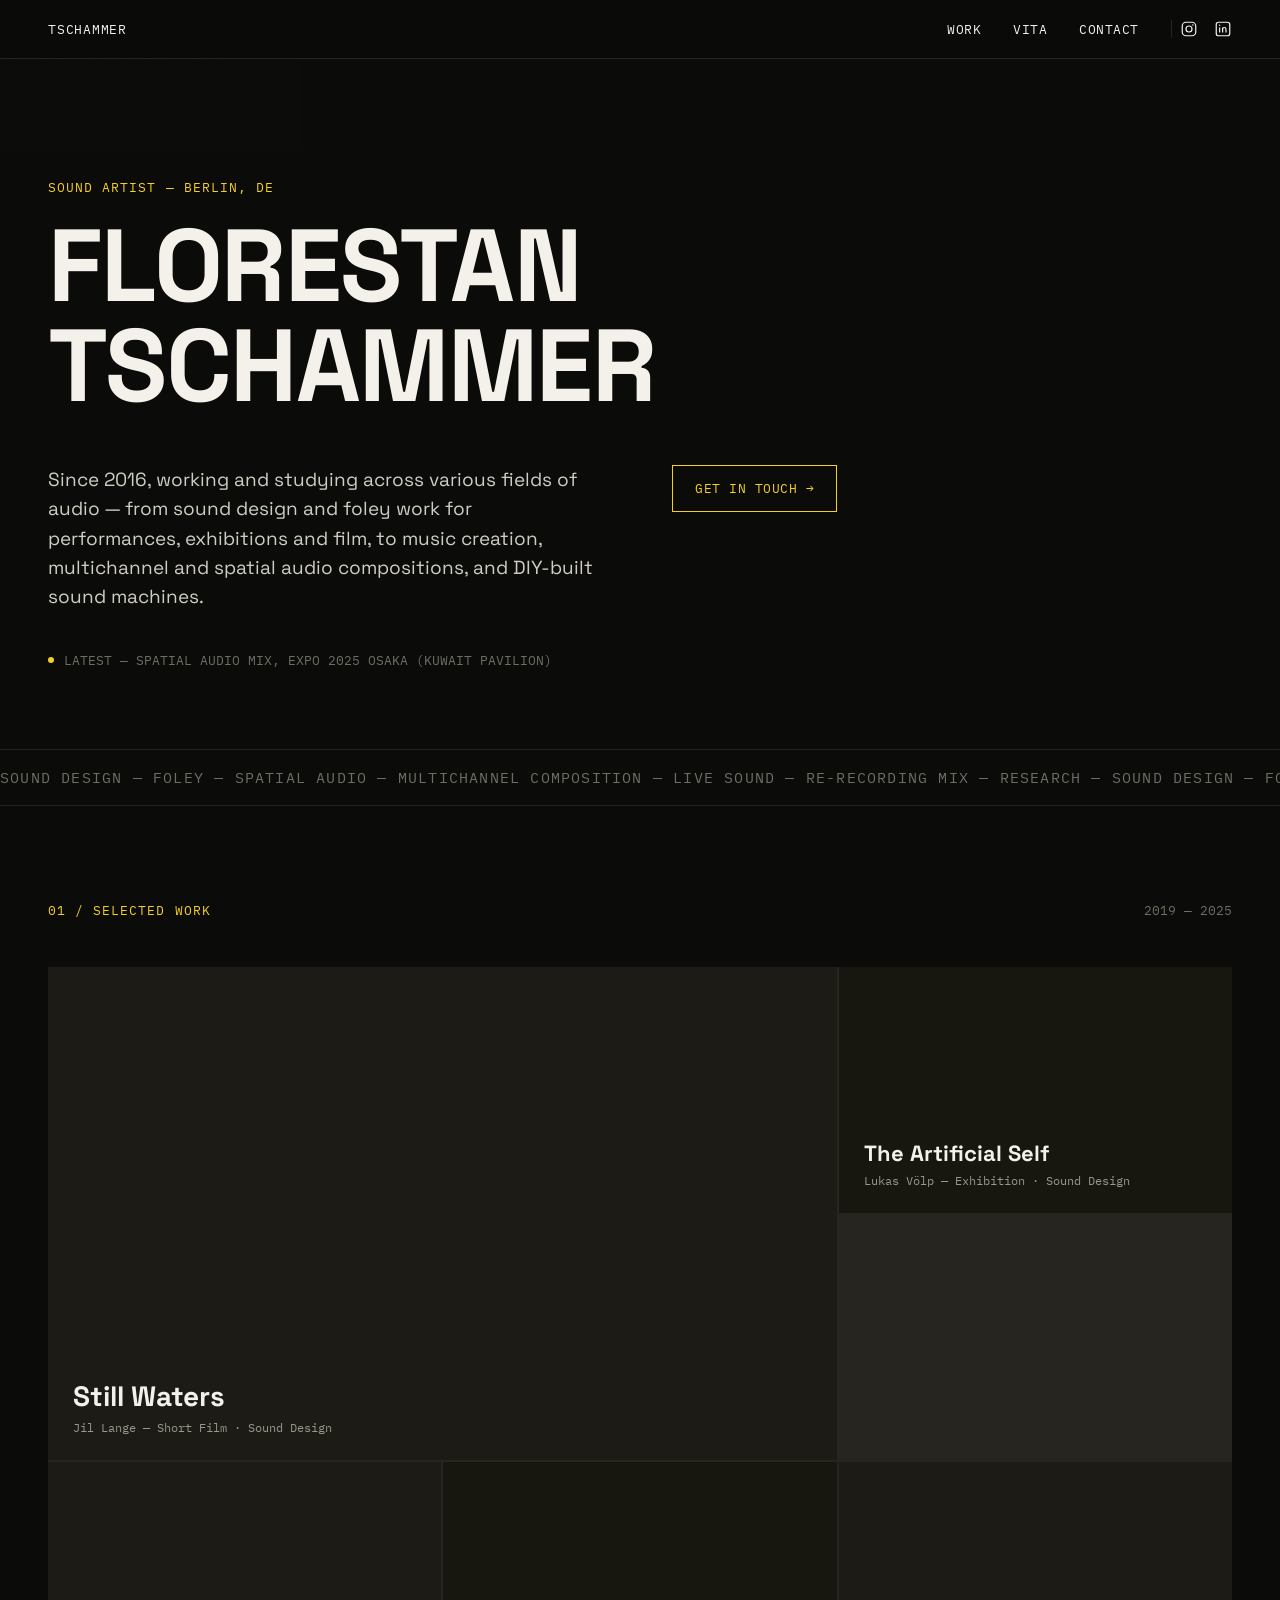
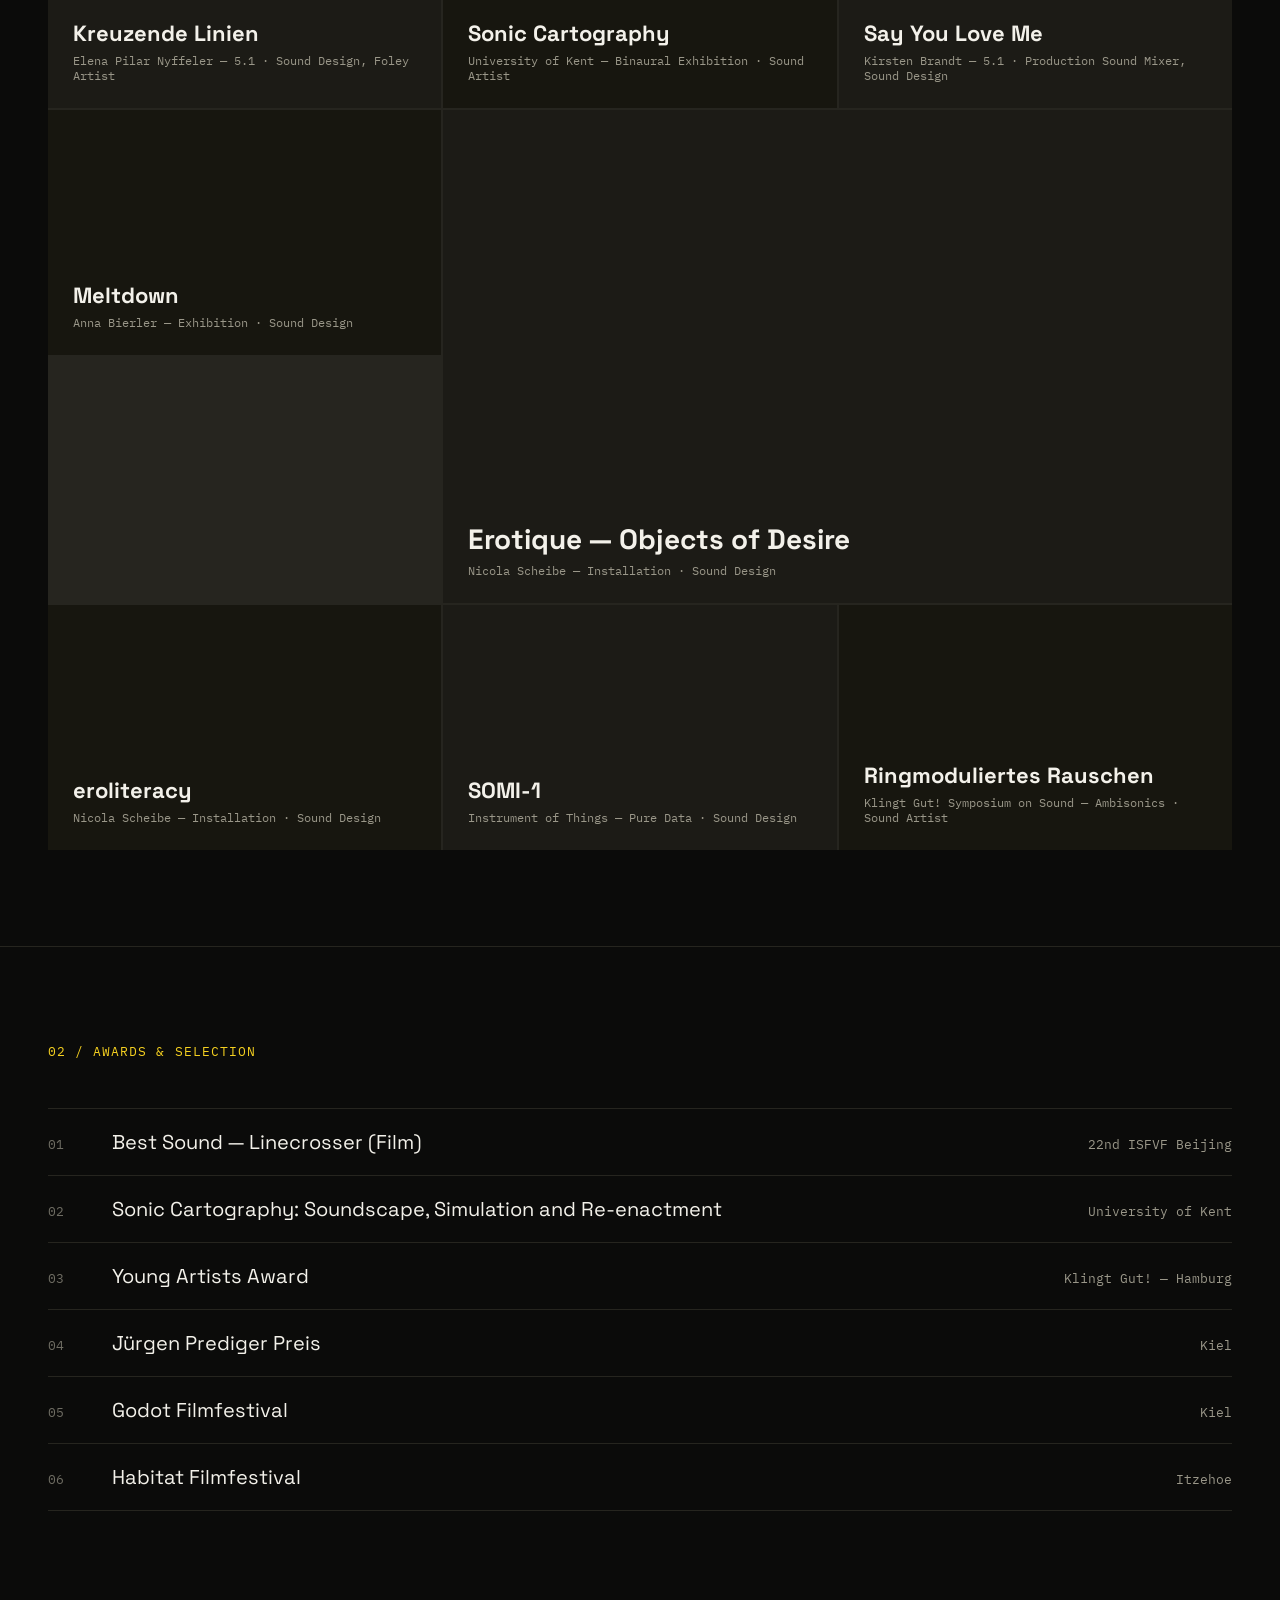
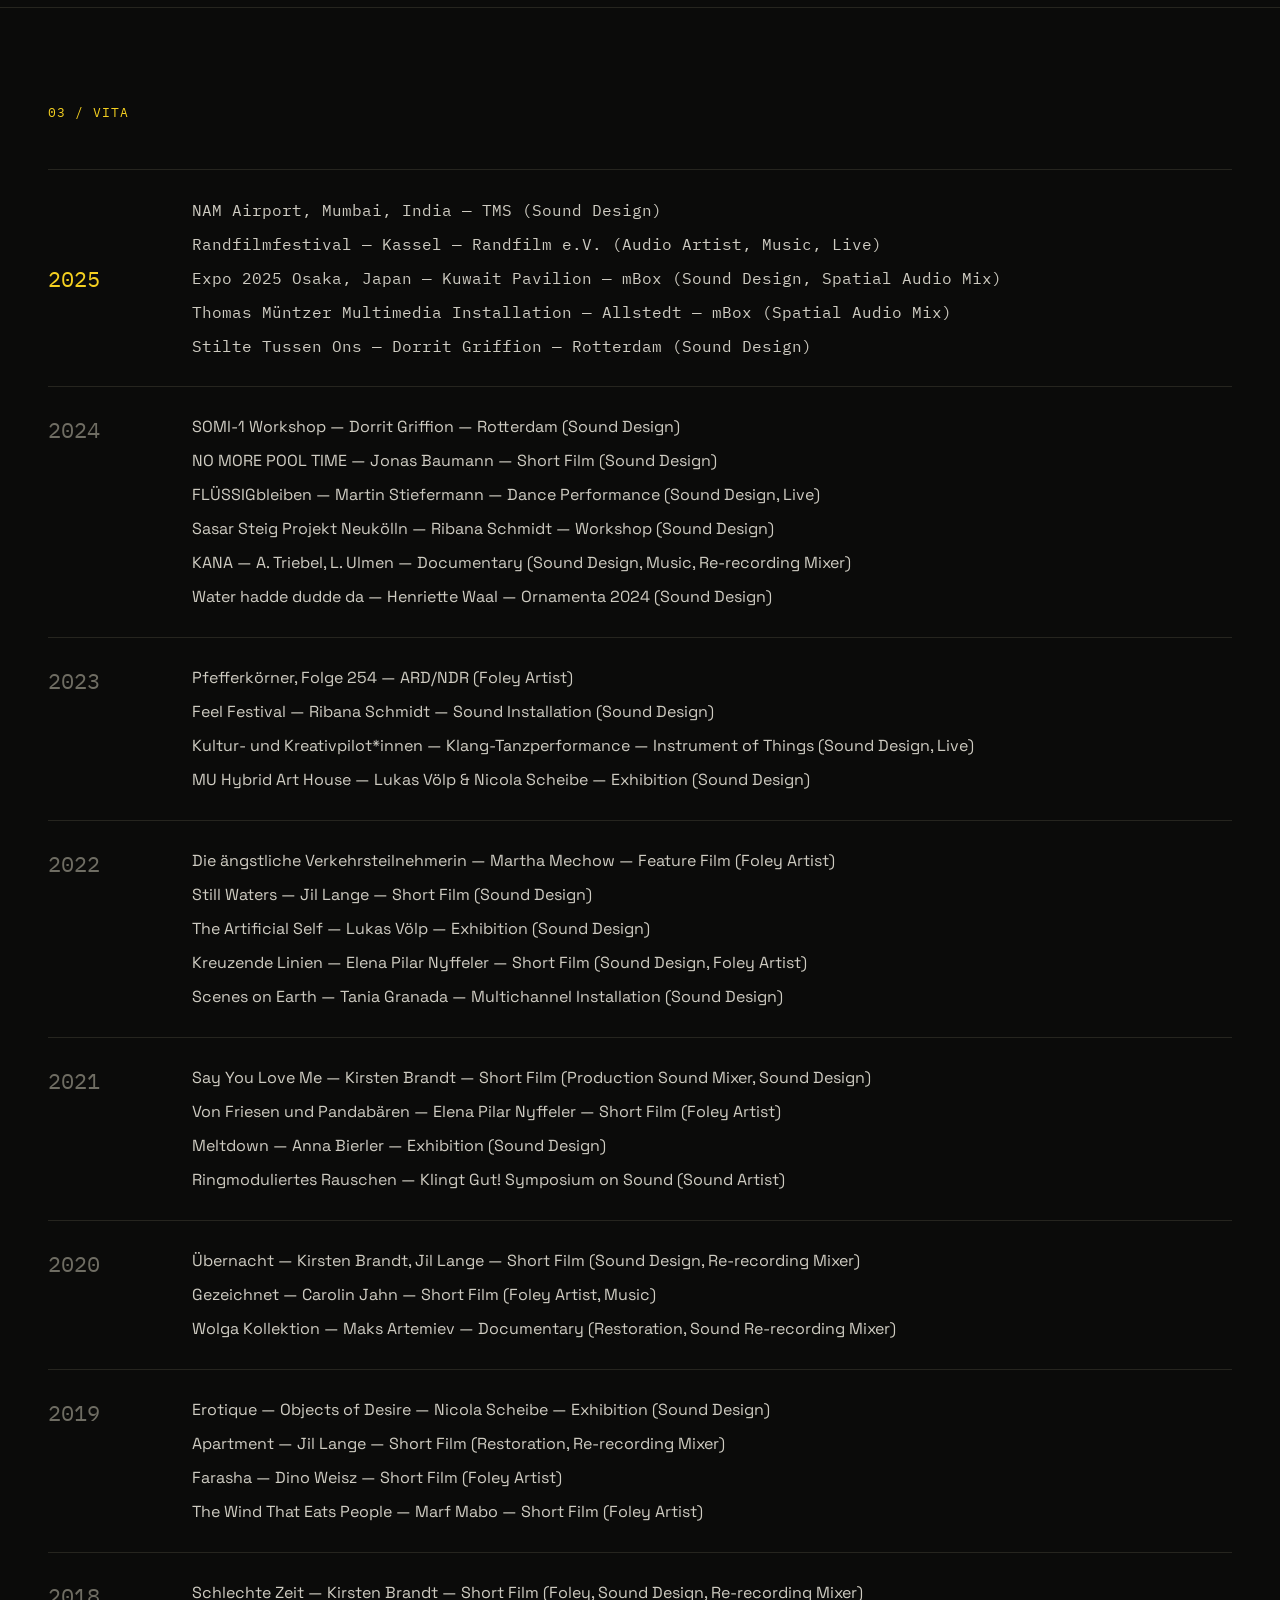
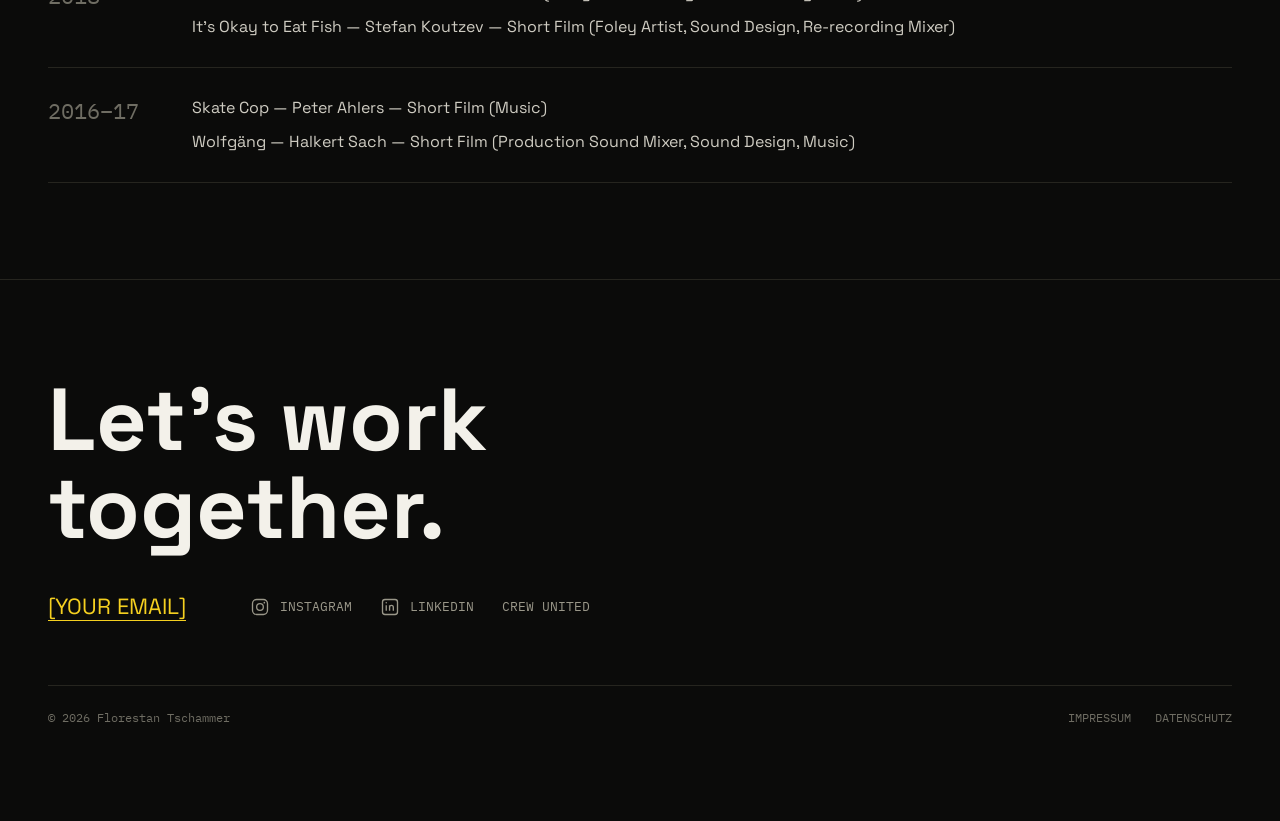
==== index.html @ e0db841e "Add files via upload" ====
<!doctype html>
<html lang="en">
<head>
<meta charset="utf-8">
<meta name="viewport" content="width=device-width, initial-scale=1">
<title>Florestan Tschammer — Sound Artist, Berlin</title>
<meta name="description" content="Florestan Tschammer is a sound artist based in Berlin working across sound design, foley, spatial audio and live performance.">
<link rel="preconnect" href="https://fonts.googleapis.com">
<link href="https://fonts.googleapis.com/css2?family=Space+Grotesk:wght@400;500;700&family=IBM+Plex+Mono:wght@400;500&display=swap" rel="stylesheet">
<link rel="stylesheet" href="style.css">
</head>
<body>

<svg class="grain" xmlns="http://www.w3.org/2000/svg">
  <filter id="n"><feTurbulence type="fractalNoise" baseFrequency="0.9" numOctaves="2" stitchTiles="stitch"/></filter>
  <rect width="100%" height="100%" filter="url(#n)"/>
</svg>

<nav class="nav">
  <div class="nav-name">TSCHAMMER</div>
  <div class="nav-links">
    <a href="#work">WORK</a>
    <a href="#vita">VITA</a>
    <a href="#contact">CONTACT</a>
    <div class="nav-socials">
      <a href="https://www.instagram.com/flor.est.an/" aria-label="Instagram" target="_blank" rel="noopener">
        <svg width="18" height="18" viewBox="0 0 24 24" fill="none" stroke="currentColor" stroke-width="1.6"><rect x="3" y="3" width="18" height="18" rx="5"/><circle cx="12" cy="12" r="4"/><circle cx="17.2" cy="6.8" r="1" fill="currentColor" stroke="none"/></svg>
      </a>
      <a href="https://www.linkedin.com/in/vtschammer/" aria-label="LinkedIn" target="_blank" rel="noopener">
        <svg width="18" height="18" viewBox="0 0 24 24" fill="none" stroke="currentColor" stroke-width="1.6"><rect x="3" y="3" width="18" height="18" rx="3"/><line x1="7.5" y1="10" x2="7.5" y2="16.5"/><circle cx="7.5" cy="7" r="0.9" fill="currentColor" stroke="none"/><path d="M11.5 16.5V10M11.5 12.5c0-1.4 1-2.5 2.3-2.5s2.2 1 2.2 2.5v4"/></svg>
      </a>
    </div>
  </div>
</nav>

<header class="hero">
  <div class="eyebrow">SOUND ARTIST — BERLIN, DE</div>
  <h1>FLORESTAN<br>TSCHAMMER</h1>
  <div class="hero-row">
    <p>Since 2016, working and studying across various fields of audio — from sound design and foley work for performances, exhibitions and film, to music creation, multichannel and spatial audio compositions, and DIY-built sound machines.</p>
    <a href="#contact" class="btn">GET IN TOUCH →</a>
  </div>
  <div class="latest">
    <span class="dot"></span>
    LATEST — SPATIAL AUDIO MIX, EXPO 2025 OSAKA (KUWAIT PAVILION)
  </div>
</header>

<div class="marquee-wrap">
  <div class="marquee">
    <span>SOUND DESIGN — FOLEY — SPATIAL AUDIO — MULTICHANNEL COMPOSITION — LIVE SOUND — RE-RECORDING MIX — RESEARCH — SOUND DESIGN — FOLEY — SPATIAL AUDIO — MULTICHANNEL COMPOSITION — LIVE SOUND — RE-RECORDING MIX — RESEARCH —</span>
    <span>SOUND DESIGN — FOLEY — SPATIAL AUDIO — MULTICHANNEL COMPOSITION — LIVE SOUND — RE-RECORDING MIX — RESEARCH — SOUND DESIGN — FOLEY — SPATIAL AUDIO — MULTICHANNEL COMPOSITION — LIVE SOUND — RE-RECORDING MIX — RESEARCH —</span>
  </div>
</div>

<section id="work">
  <div class="section-head">
    <div class="eyebrow">01 / SELECTED WORK</div>
    <div class="mono" style="font-size:13px; color: var(--dim);">2019 — 2025</div>
  </div>
  <div class="work-grid">

    <a class="work-tile wide" href="https://doclisboa.org/2024/en/filmes/still-waters/" target="_blank" rel="noopener">
      <img src="images/still-waters.jpg" alt="Still Waters — Jil Lange">
      <div class="wt-title">Still Waters</div>
      <div class="wt-sub">Jil Lange — Short Film · Sound Design</div>
    </a>

    <a class="work-tile alt" href="https://lukasvoelp.myportfolio.com/the-artificial-self" target="_blank" rel="noopener">
      <img src="images/the-artificial-self.jpg" alt="The Artificial Self — Lukas Völp">
      <div class="wt-title">The Artificial Self</div>
      <div class="wt-sub">Lukas Völp — Exhibition · Sound Design</div>
    </a>

    <a class="work-tile" href="https://www.crew-united.com/de/Kreuzende-Linien__305186.html" target="_blank" rel="noopener">
      <img src="images/kreuzende-linien.jpg" alt="Kreuzende Linien — Elena Pilar Nyffeler">
      <div class="wt-title">Kreuzende Linien</div>
      <div class="wt-sub">Elena Pilar Nyffeler — 5.1 · Sound Design, Foley Artist</div>
    </a>

    <a class="work-tile alt" href="https://research.kent.ac.uk/sonic-palimpsest/sc2022/" target="_blank" rel="noopener">
      <img src="images/sonic-cartography.jpg" alt="Sonic Cartography — University of Kent">
      <div class="wt-title">Sonic Cartography</div>
      <div class="wt-sub">University of Kent — Binaural Exhibition · Sound Artist</div>
    </a>

    <a class="work-tile" href="https://www.imdb.com/de/title/tt15294232/" target="_blank" rel="noopener">
      <img src="images/say-you-love-me.jpg" alt="Say You Love Me — Kirsten Brandt">
      <div class="wt-title">Say You Love Me</div>
      <div class="wt-sub">Kirsten Brandt — 5.1 · Production Sound Mixer, Sound Design</div>
    </a>

    <a class="work-tile alt" href="https://annabierler.com/" target="_blank" rel="noopener">
      <img src="images/meltdown.jpg" alt="Meltdown — Anna Bierler">
      <div class="wt-title">Meltdown</div>
      <div class="wt-sub">Anna Bierler — Exhibition · Sound Design</div>
    </a>

    <a class="work-tile wide" href="https://www.pengland.de/event/erotique-objects-of-desire/" target="_blank" rel="noopener">
      <img src="images/erotique.jpg" alt="Erotique — Objects of Desire — Nicola Scheibe">
      <div class="wt-title">Erotique — Objects of Desire</div>
      <div class="wt-sub">Nicola Scheibe — Installation · Sound Design</div>
    </a>

    <a class="work-tile alt" href="https://nikadelaloncha.myportfolio.com/eroliteracy" target="_blank" rel="noopener">
      <img src="images/eroliteracy.jpg" alt="eroliteracy — Nicola Scheibe">
      <div class="wt-title">eroliteracy</div>
      <div class="wt-sub">Nicola Scheibe — Installation · Sound Design</div>
    </a>

    <a class="work-tile" href="https://instrumentsofthings.com/" target="_blank" rel="noopener">
      <img src="images/somi-1.jpg" alt="SOMI-1 — Instrument of Things">
      <div class="wt-title">SOMI-1</div>
      <div class="wt-sub">Instrument of Things — Pure Data · Sound Design</div>
    </a>

    <a class="work-tile alt" href="https://youtu.be/LW5h3E0RjPw" target="_blank" rel="noopener">
      <img src="images/ringmoduliertes-rauschen.jpg" alt="Ringmoduliertes Rauschen — Klingt Gut!">
      <div class="wt-title">Ringmoduliertes Rauschen</div>
      <div class="wt-sub">Klingt Gut! Symposium on Sound — Ambisonics · Sound Artist</div>
    </a>

  </div>
</section>

<section>
  <div class="eyebrow" style="margin-bottom:48px;">02 / AWARDS &amp; SELECTION</div>
  <div>
    <div class="list-row">
      <div class="list-idx">01</div>
      <div class="list-title">Best Sound — Linecrosser (Film)</div>
      <div class="list-meta">22nd ISFVF Beijing</div>
    </div>
    <div class="list-row">
      <div class="list-idx">02</div>
      <div class="list-title">Sonic Cartography: Soundscape, Simulation and Re-enactment</div>
      <div class="list-meta">University of Kent</div>
    </div>
    <div class="list-row">
      <div class="list-idx">03</div>
      <div class="list-title">Young Artists Award</div>
      <div class="list-meta">Klingt Gut! — Hamburg</div>
    </div>
    <div class="list-row">
      <div class="list-idx">04</div>
      <div class="list-title">Jürgen Prediger Preis</div>
      <div class="list-meta">Kiel</div>
    </div>
    <div class="list-row">
      <div class="list-idx">05</div>
      <div class="list-title">Godot Filmfestival</div>
      <div class="list-meta">Kiel</div>
    </div>
    <div class="list-row">
      <div class="list-idx">06</div>
      <div class="list-title">Habitat Filmfestival</div>
      <div class="list-meta">Itzehoe</div>
    </div>
  </div>
</section>

<section id="vita">
  <div class="eyebrow" style="margin-bottom:48px;">03 / VITA</div>
  <div>

    <div class="vita-row latest">
      <div class="vita-year">2025</div>
      <div class="vita-entries">
        <div>NAM Airport, Mumbai, India — TMS (Sound Design)</div>
        <div>Randfilmfestival — Kassel — Randfilm e.V. (Audio Artist, Music, Live)</div>
        <div>Expo 2025 Osaka, Japan — Kuwait Pavilion — mBox (Sound Design, Spatial Audio Mix)</div>
        <div>Thomas Müntzer Multimedia Installation — Allstedt — mBox (Spatial Audio Mix)</div>
        <div>Stilte Tussen Ons — Dorrit Griffion — Rotterdam (Sound Design)</div>
      </div>
    </div>

    <div class="vita-row">
      <div class="vita-year">2024</div>
      <div class="vita-entries">
        <div>SOMI-1 Workshop — Dorrit Griffion — Rotterdam (Sound Design)</div>
        <div>NO MORE POOL TIME — Jonas Baumann — Short Film (Sound Design)</div>
        <div>FLÜSSIGbleiben — Martin Stiefermann — Dance Performance (Sound Design, Live)</div>
        <div>Sasar Steig Projekt Neukölln — Ribana Schmidt — Workshop (Sound Design)</div>
        <div>KANA — A. Triebel, L. Ulmen — Documentary (Sound Design, Music, Re-recording Mixer)</div>
        <div>Water hadde dudde da — Henriette Waal — Ornamenta 2024 (Sound Design)</div>
      </div>
    </div>

    <div class="vita-row">
      <div class="vita-year">2023</div>
      <div class="vita-entries">
        <div>Pfefferkörner, Folge 254 — ARD/NDR (Foley Artist)</div>
        <div>Feel Festival — Ribana Schmidt — Sound Installation (Sound Design)</div>
        <div>Kultur- und Kreativpilot*innen — Klang-Tanzperformance — Instrument of Things (Sound Design, Live)</div>
        <div>MU Hybrid Art House — Lukas Völp &amp; Nicola Scheibe — Exhibition (Sound Design)</div>
      </div>
    </div>

    <div class="vita-row">
      <div class="vita-year">2022</div>
      <div class="vita-entries">
        <div>Die ängstliche Verkehrsteilnehmerin — Martha Mechow — Feature Film (Foley Artist)</div>
        <div>Still Waters — Jil Lange — Short Film (Sound Design)</div>
        <div>The Artificial Self — Lukas Völp — Exhibition (Sound Design)</div>
        <div>Kreuzende Linien — Elena Pilar Nyffeler — Short Film (Sound Design, Foley Artist)</div>
        <div>Scenes on Earth — Tania Granada — Multichannel Installation (Sound Design)</div>
      </div>
    </div>

    <div class="vita-row">
      <div class="vita-year">2021</div>
      <div class="vita-entries">
        <div>Say You Love Me — Kirsten Brandt — Short Film (Production Sound Mixer, Sound Design)</div>
        <div>Von Friesen und Pandabären — Elena Pilar Nyffeler — Short Film (Foley Artist)</div>
        <div>Meltdown — Anna Bierler — Exhibition (Sound Design)</div>
        <div>Ringmoduliertes Rauschen — Klingt Gut! Symposium on Sound (Sound Artist)</div>
      </div>
    </div>

    <div class="vita-row">
      <div class="vita-year">2020</div>
      <div class="vita-entries">
        <div>Übernacht — Kirsten Brandt, Jil Lange — Short Film (Sound Design, Re-recording Mixer)</div>
        <div>Gezeichnet — Carolin Jahn — Short Film (Foley Artist, Music)</div>
        <div>Wolga Kollektion — Maks Artemiev — Documentary (Restoration, Sound Re-recording Mixer)</div>
      </div>
    </div>

    <div class="vita-row">
      <div class="vita-year">2019</div>
      <div class="vita-entries">
        <div>Erotique — Objects of Desire — Nicola Scheibe — Exhibition (Sound Design)</div>
        <div>Apartment — Jil Lange — Short Film (Restoration, Re-recording Mixer)</div>
        <div>Farasha — Dino Weisz — Short Film (Foley Artist)</div>
        <div>The Wind That Eats People — Marf Mabo — Short Film (Foley Artist)</div>
      </div>
    </div>

    <div class="vita-row">
      <div class="vita-year">2018</div>
      <div class="vita-entries">
        <div>Schlechte Zeit — Kirsten Brandt — Short Film (Foley, Sound Design, Re-recording Mixer)</div>
        <div>It's Okay to Eat Fish — Stefan Koutzev — Short Film (Foley Artist, Sound Design, Re-recording Mixer)</div>
      </div>
    </div>

    <div class="vita-row">
      <div class="vita-year">2016–17</div>
      <div class="vita-entries">
        <div>Skate Cop — Peter Ahlers — Short Film (Music)</div>
        <div>Wolfgäng — Halkert Sach — Short Film (Production Sound Mixer, Sound Design, Music)</div>
      </div>
    </div>

  </div>
</section>

<section id="contact" class="contact" style="border-bottom: none;">
  <h2>Let's work<br>together.</h2>
  <div class="contact-row">
    <a href="mailto:[YOUR EMAIL]" class="contact-email">[YOUR EMAIL]</a>
    <div class="socials">
      <a href="https://www.instagram.com/flor.est.an/" target="_blank" rel="noopener">
        <svg width="20" height="20" viewBox="0 0 24 24" fill="none" stroke="currentColor" stroke-width="1.6"><rect x="3" y="3" width="18" height="18" rx="5"/><circle cx="12" cy="12" r="4"/><circle cx="17.2" cy="6.8" r="1" fill="currentColor" stroke="none"/></svg>
        INSTAGRAM
      </a>
      <a href="https://www.linkedin.com/in/vtschammer/" target="_blank" rel="noopener">
        <svg width="20" height="20" viewBox="0 0 24 24" fill="none" stroke="currentColor" stroke-width="1.6"><rect x="3" y="3" width="18" height="18" rx="3"/><line x1="7.5" y1="10" x2="7.5" y2="16.5"/><circle cx="7.5" cy="7" r="0.9" fill="currentColor" stroke="none"/><path d="M11.5 16.5V10M11.5 12.5c0-1.4 1-2.5 2.3-2.5s2.2 1 2.2 2.5v4"/></svg>
        LINKEDIN
      </a>
      <a href="https://www.crew-united.com/en/Florestan-von-Tschammer_557426.html" target="_blank" rel="noopener">CREW UNITED</a>
    </div>
  </div>
  <div class="footer-bar">
    <div>© 2026 Florestan Tschammer</div>
    <div class="footer-links">
      <a href="impressum.html">IMPRESSUM</a>
      <a href="datenschutz.html">DATENSCHUTZ</a>
    </div>
  </div>
</section>

</body>
</html>
---- style.css ----
:root {
  --bg: #0b0b0a;
  --bg-alt: #17160f;
  --bg-alt2: #1c1b16;
  --fg: #f3f1ea;
  --muted: #cfccc2;
  --faint: #9a9789;
  --dim: #6f6d63;
  --border: #26251f;
  --accent: #f5d020;
}

* { box-sizing: border-box; }

html { scroll-behavior: smooth; }

body {
  margin: 0;
  background: var(--bg);
  color: var(--fg);
  font-family: 'Space Grotesk', system-ui, sans-serif;
  overflow-x: hidden;
}

a { color: inherit; text-decoration: none; }

.mono {
  font-family: 'IBM Plex Mono', monospace;
}

/* grain overlay */
.grain {
  position: fixed;
  inset: 0;
  z-index: 4;
  pointer-events: none;
  opacity: 0.05;
  mix-blend-mode: overlay;
}

/* nav */
.nav {
  position: sticky;
  top: 0;
  z-index: 10;
  display: flex;
  align-items: center;
  justify-content: space-between;
  padding: 20px 48px;
  background: rgba(11, 11, 10, 0.88);
  backdrop-filter: blur(6px);
  border-bottom: 1px solid var(--border);
}
.nav-name {
  font-family: 'IBM Plex Mono', monospace;
  font-size: 13px;
  letter-spacing: 0.06em;
}
.nav-links {
  display: flex;
  align-items: center;
  gap: 32px;
  font-family: 'IBM Plex Mono', monospace;
  font-size: 13px;
  letter-spacing: 0.04em;
}
.nav-links a:hover { color: var(--accent); }
.nav-socials {
  display: flex;
  gap: 16px;
  padding-left: 8px;
  border-left: 1px solid var(--border);
}
.nav-socials svg { display: block; }

/* hero */
.hero {
  padding: 120px 48px 80px;
  border-bottom: 1px solid var(--border);
}
.eyebrow {
  font-family: 'IBM Plex Mono', monospace;
  font-size: 13px;
  letter-spacing: 0.08em;
  color: var(--accent);
}
.hero h1 {
  margin: 20px 0 0;
  font-weight: 700;
  line-height: 0.98;
  font-size: clamp(44px, 8vw, 132px);
  letter-spacing: -0.015em;
}
.hero-row {
  display: flex;
  gap: 64px;
  margin-top: 48px;
  flex-wrap: wrap;
  align-items: flex-start;
}
.hero-row p {
  max-width: 560px;
  font-size: 19px;
  line-height: 1.55;
  color: var(--muted);
  margin: 0;
}
.btn {
  font-family: 'IBM Plex Mono', monospace;
  font-size: 13px;
  letter-spacing: 0.04em;
  padding: 14px 22px;
  border: 1px solid var(--accent);
  color: var(--accent);
  white-space: nowrap;
  display: inline-block;
}
.btn:hover { background: var(--accent); color: var(--bg); }
.latest {
  margin-top: 40px;
  font-family: 'IBM Plex Mono', monospace;
  font-size: 13px;
  color: var(--dim);
  display: flex;
  align-items: center;
  gap: 10px;
}
.latest .dot {
  width: 6px; height: 6px; border-radius: 50%;
  background: var(--accent);
  display: inline-block;
}

/* marquee */
.marquee-wrap {
  border-bottom: 1px solid var(--border);
  padding: 18px 0;
  overflow: hidden;
}
.marquee {
  display: flex;
  animation: marq 26s linear infinite;
  font-family: 'IBM Plex Mono', monospace;
  font-size: 15px;
  letter-spacing: 0.08em;
  color: var(--dim);
  white-space: nowrap;
}
.marquee span { padding-right: 40px; }
@keyframes marq {
  from { transform: translateX(0); }
  to { transform: translateX(-50%); }
}

/* section shell */
section {
  padding: 96px 48px;
  border-bottom: 1px solid var(--border);
}
.section-head {
  display: flex;
  justify-content: space-between;
  align-items: baseline;
  margin-bottom: 48px;
  flex-wrap: wrap;
  gap: 12px;
}

/* work grid */
.work-grid {
  display: grid;
  grid-template-columns: repeat(3, minmax(0, 1fr));
  gap: 2px;
  background: var(--border);
}
.work-tile {
  position: relative;
  aspect-ratio: 16/10;
  background: var(--bg-alt2);
  display: flex;
  flex-direction: column;
  justify-content: flex-end;
  padding: 24px;
  overflow: hidden;
  transition: border-color 0.2s ease;
  border: 1px solid transparent;
}
.work-tile img {
  position: absolute;
  inset: 0;
  width: 100%;
  height: 100%;
  object-fit: cover;
  opacity: 0;
  transition: opacity 0.35s ease, transform 0.6s ease;
  transform: scale(1.03);
}
.work-tile:hover img { opacity: 1; transform: scale(1); }
.work-tile::after {
  content: "";
  position: absolute;
  inset: 0;
  background: linear-gradient(to top, rgba(11,11,10,0.88) 0%, rgba(11,11,10,0.15) 55%, transparent 100%);
  opacity: 0;
  transition: opacity 0.35s ease;
}
.work-tile:hover::after { opacity: 1; }
.work-tile .wt-title, .work-tile .wt-sub { position: relative; z-index: 1; }
.work-tile.wide { grid-column: span 2; }
.work-tile.alt { background: var(--bg-alt); }
.work-tile:hover { border-color: var(--accent); }
.wt-title { font-size: 22px; font-weight: 700; }
.work-tile.wide .wt-title { font-size: 28px; }
.wt-sub {
  font-family: 'IBM Plex Mono', monospace;
  font-size: 12px;
  color: var(--faint);
  margin-top: 6px;
}
@media (max-width: 720px) {
  .work-grid { grid-template-columns: 1fr; }
  .work-tile.wide { grid-column: span 1; }
}

/* awards list */
.list-row {
  display: flex;
  gap: 32px;
  padding: 20px 0;
  border-top: 1px solid var(--border);
  align-items: baseline;
  flex-wrap: wrap;
}
.list-row:last-child { border-bottom: 1px solid var(--border); }
.list-idx {
  font-family: 'IBM Plex Mono', monospace;
  font-size: 13px;
  color: var(--dim);
  width: 32px;
}
.list-title { font-size: 20px; flex-grow: 1; }
.list-meta {
  font-family: 'IBM Plex Mono', monospace;
  font-size: 13px;
  color: var(--faint);
}

/* vita */
.vita-row {
  display: grid;
  grid-template-columns: 120px 1fr;
  gap: 24px;
  padding: 28px 0;
  border-top: 1px solid var(--border);
}
.vita-row:last-child { border-bottom: 1px solid var(--border); }
.vita-year {
  font-family: 'IBM Plex Mono', monospace;
  font-size: 22px;
  color: var(--dim);
}
.vita-row.latest .vita-year { color: var(--accent); }
.vita-entries {
  display: flex;
  flex-direction: column;
  gap: 10px;
  font-size: 16px;
  color: var(--muted);
  line-height: 1.5;
}
@media (max-width: 640px) {
  .vita-row { grid-template-columns: 1fr; gap: 8px; }
}

/* contact / footer */
.contact h2 {
  margin: 0 0 40px;
  font-weight: 700;
  font-size: clamp(40px, 7vw, 88px);
  line-height: 1;
}
.contact-row {
  display: flex;
  gap: 64px;
  flex-wrap: wrap;
  margin-bottom: 64px;
  align-items: center;
}
.contact-email {
  font-size: 22px;
  border-bottom: 1px solid var(--accent);
  color: var(--accent);
}
.socials {
  display: flex;
  gap: 28px;
  font-family: 'IBM Plex Mono', monospace;
  font-size: 13px;
  color: var(--faint);
}
.socials a { display: flex; align-items: center; gap: 10px; }
.socials a:hover { color: var(--fg); }
.footer-bar {
  display: flex;
  justify-content: space-between;
  padding-top: 24px;
  border-top: 1px solid var(--border);
  font-family: 'IBM Plex Mono', monospace;
  font-size: 12px;
  color: var(--dim);
  flex-wrap: wrap;
  gap: 12px;
}
.footer-bar a:hover { color: var(--fg); }
.footer-links { display: flex; gap: 24px; }

/* legal pages */
.legal {
  padding: 120px 48px 96px;
  max-width: 720px;
}
.legal h1 {
  font-size: clamp(32px, 5vw, 56px);
  margin: 0 0 40px;
}
.legal h2 {
  font-size: 20px;
  margin: 40px 0 12px;
  color: var(--accent);
}
.legal p, .legal li {
  font-size: 16px;
  line-height: 1.6;
  color: var(--muted);
}
.legal .placeholder {
  color: var(--dim);
  font-family: 'IBM Plex Mono', monospace;
}
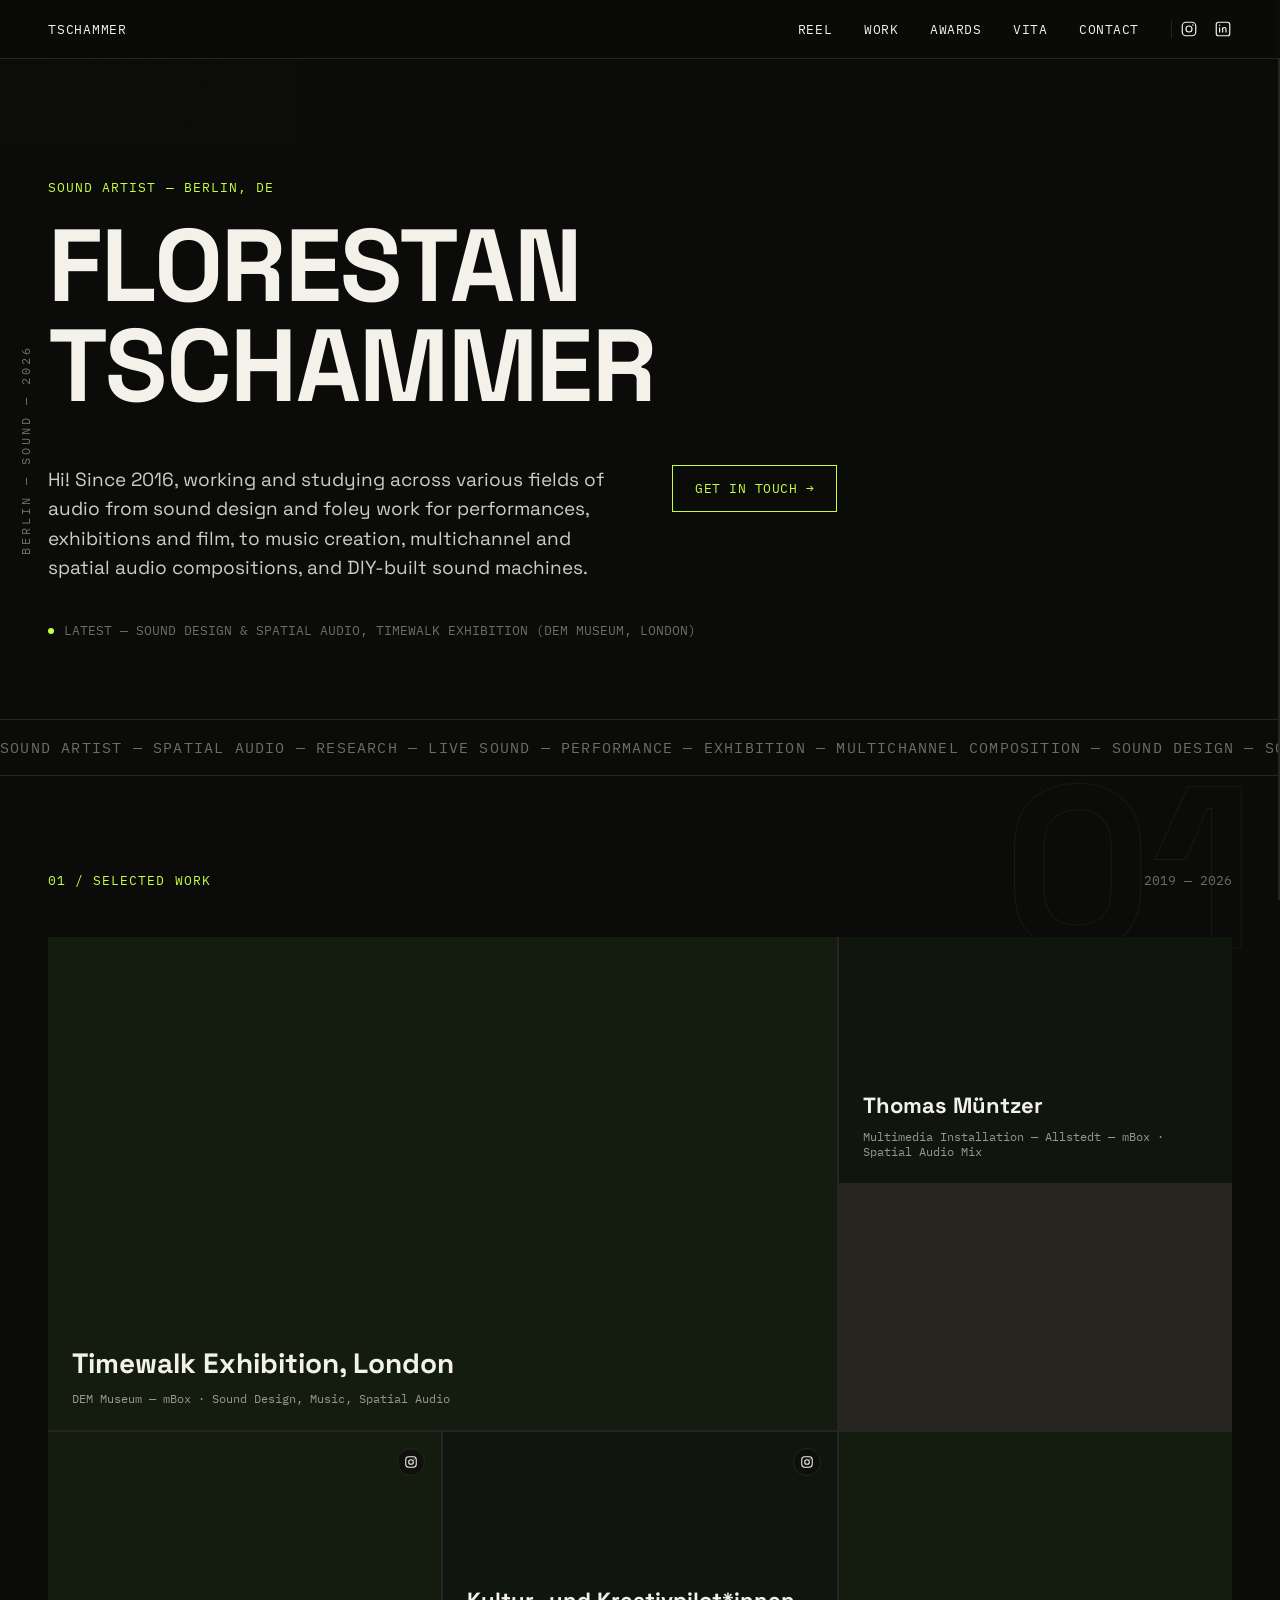
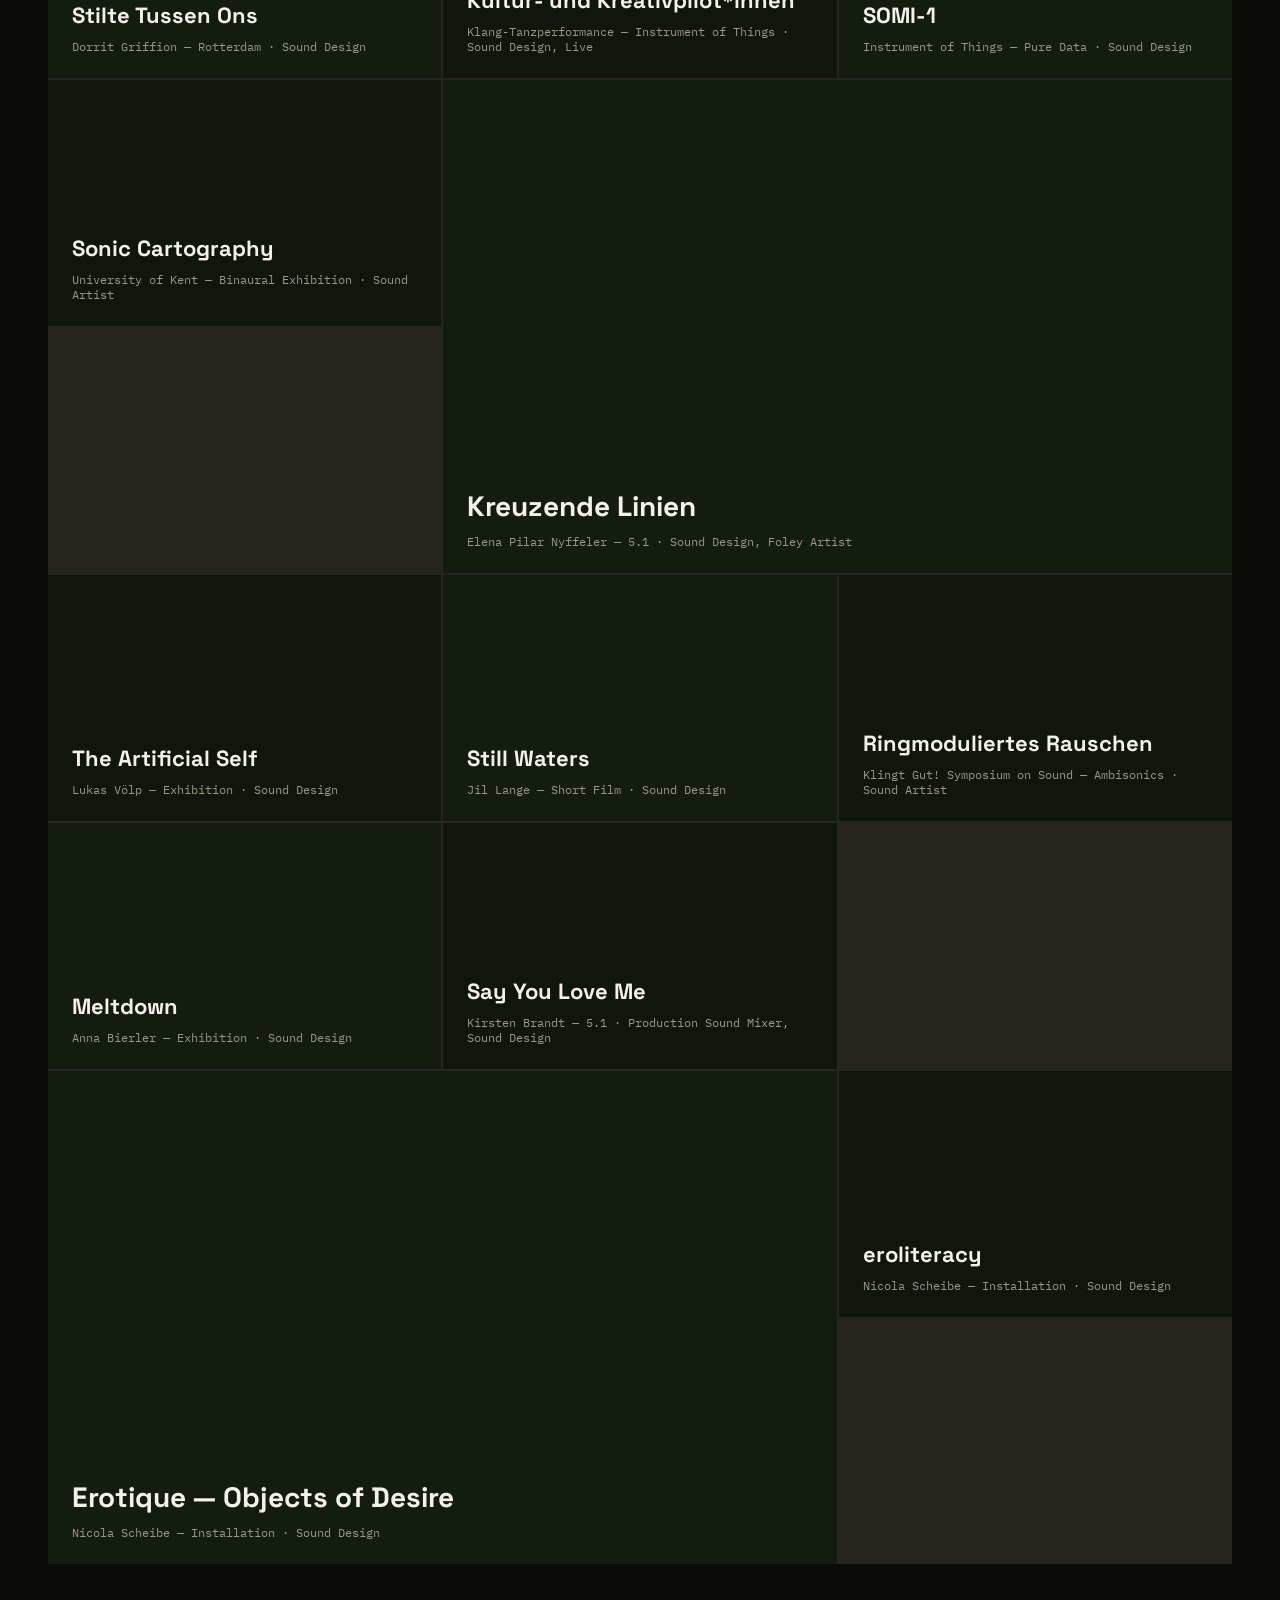
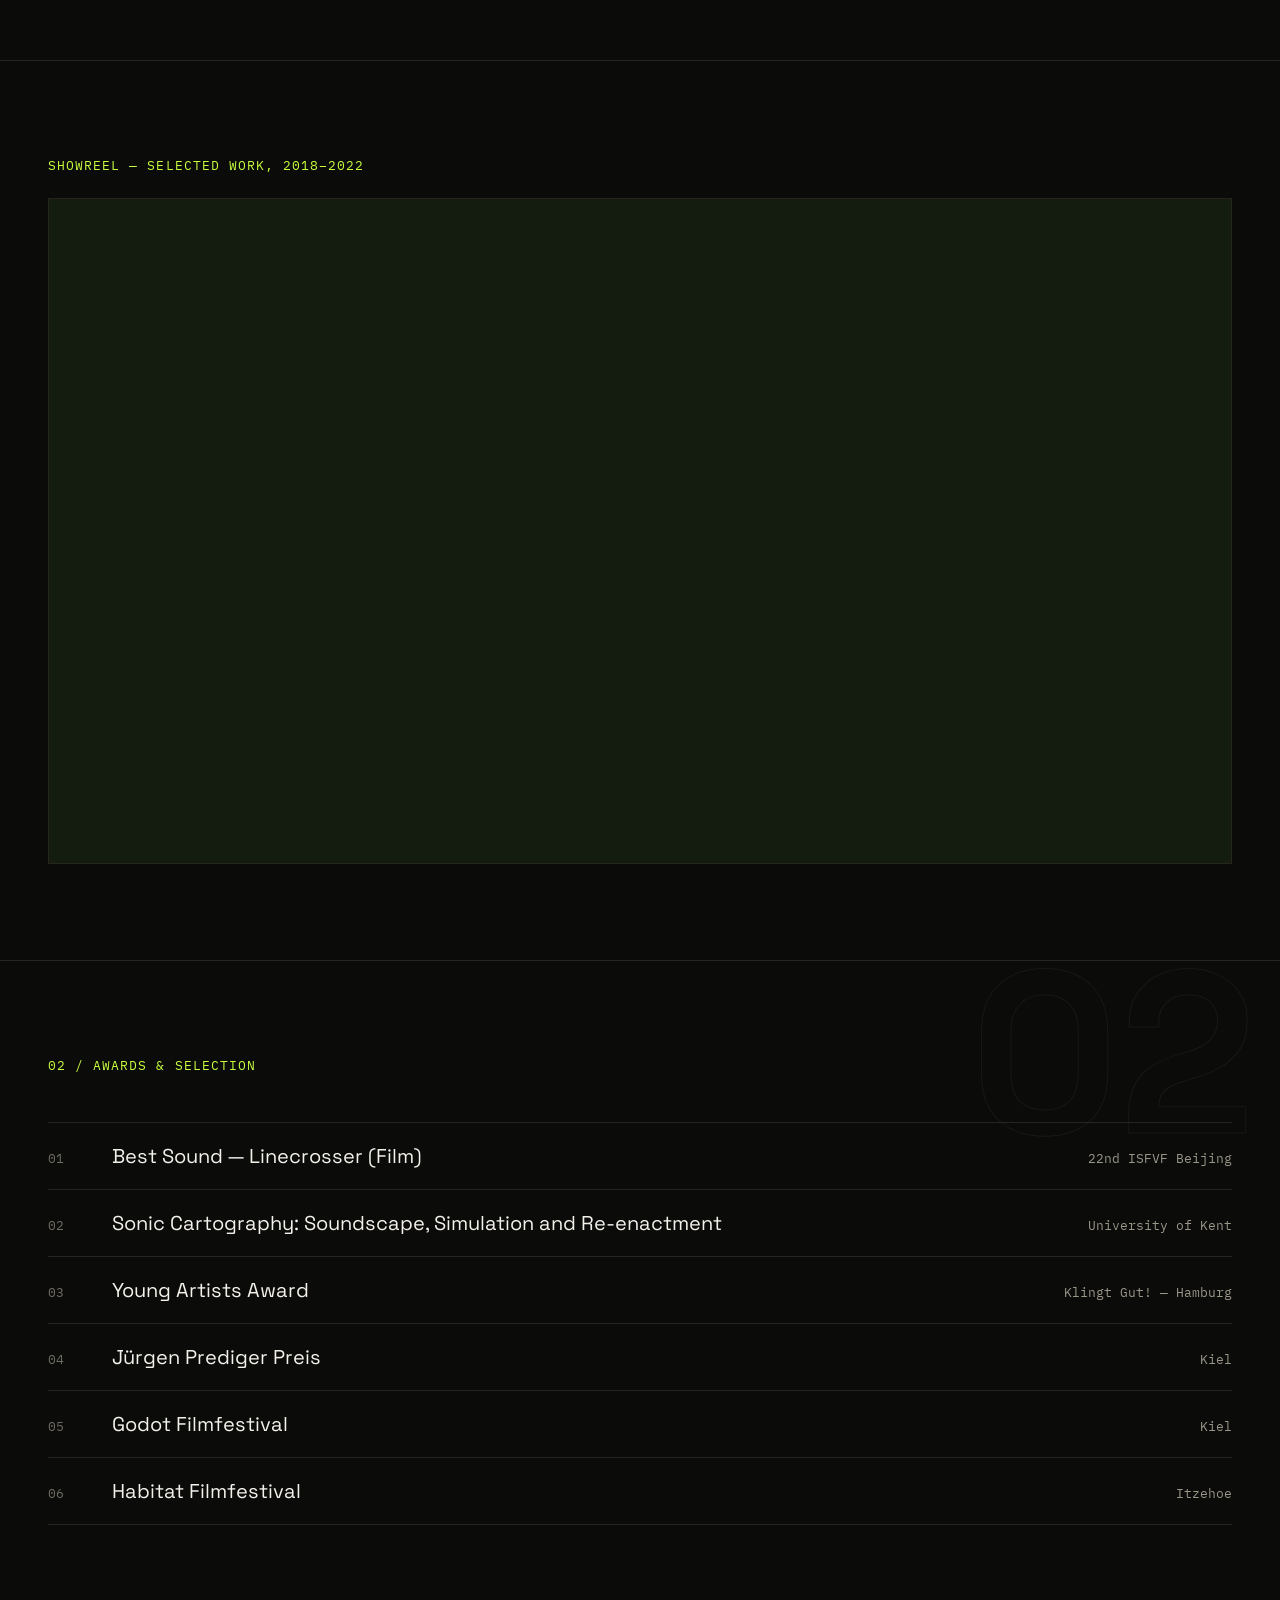
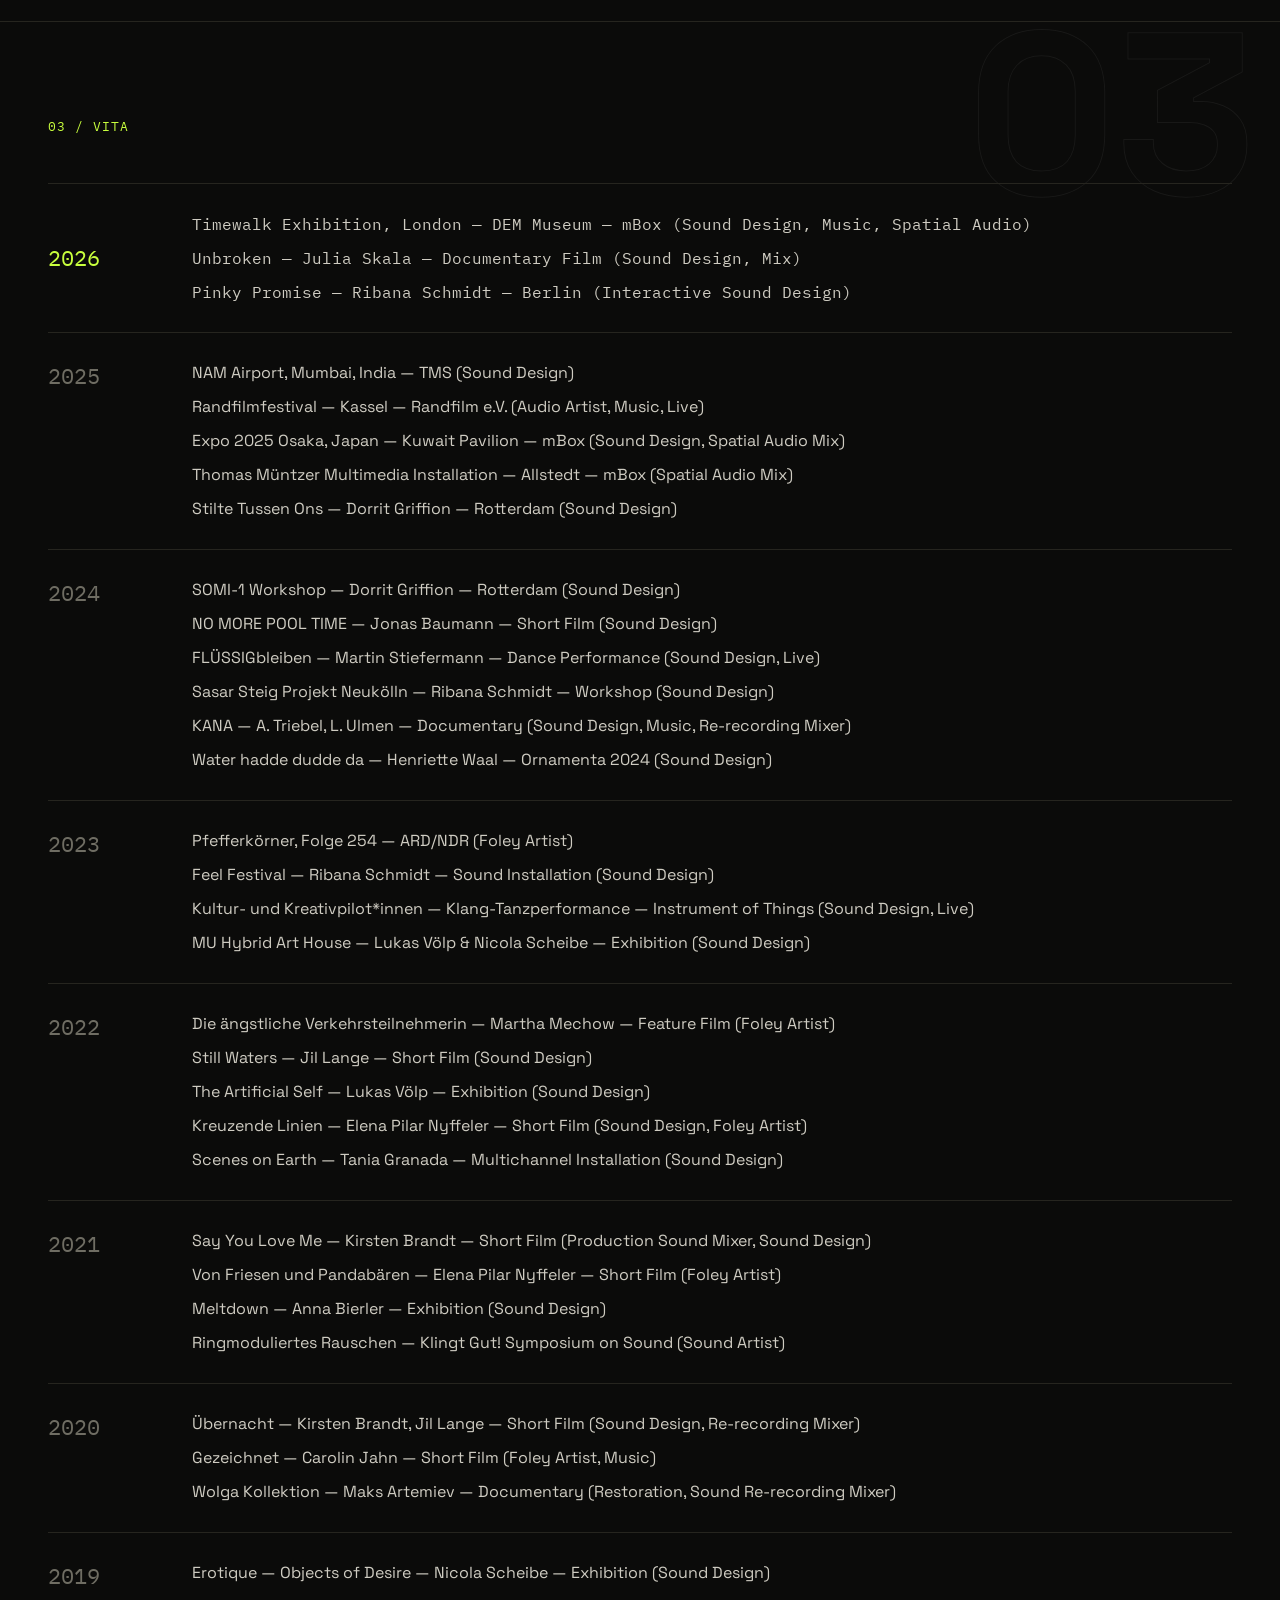
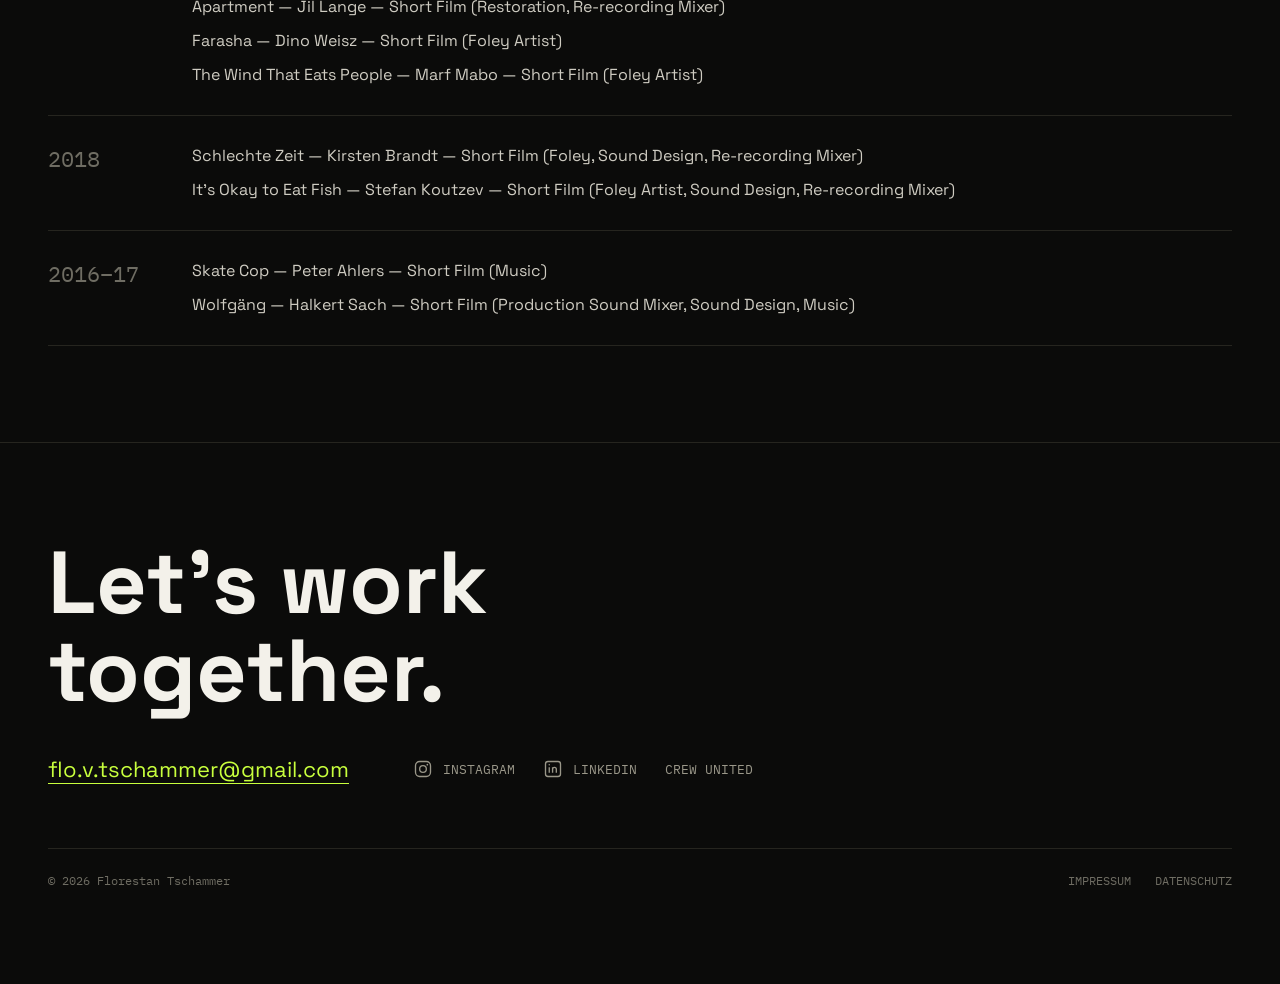
==== commit 414e1ef5: "Add files via upload" ====
--- a/index.html
+++ b/index.html
@@ -16,10 +16,15 @@
   <rect width="100%" height="100%" filter="url(#n)"/>
 </svg>
 
+<div class="spine"><span>BERLIN — SOUND — 2026</span></div>
+<div class="progress"><div class="progress-fill" id="progressFill"></div></div>
+
 <nav class="nav">
   <div class="nav-name">TSCHAMMER</div>
   <div class="nav-links">
+    <a href="#reel">REEL</a>
     <a href="#work">WORK</a>
+    <a href="#awards">AWARDS</a>
     <a href="#vita">VITA</a>
     <a href="#contact">CONTACT</a>
     <div class="nav-socials">
@@ -37,93 +42,135 @@
   <div class="eyebrow">SOUND ARTIST — BERLIN, DE</div>
   <h1>FLORESTAN<br>TSCHAMMER</h1>
   <div class="hero-row">
-    <p>Since 2016, working and studying across various fields of audio — from sound design and foley work for performances, exhibitions and film, to music creation, multichannel and spatial audio compositions, and DIY-built sound machines.</p>
+    <p>Hi! Since 2016, working and studying across various fields of audio from sound design and foley work for performances, exhibitions and film, to music creation, multichannel and spatial audio compositions, and DIY-built sound machines.</p>
     <a href="#contact" class="btn">GET IN TOUCH →</a>
   </div>
   <div class="latest">
     <span class="dot"></span>
-    LATEST — SPATIAL AUDIO MIX, EXPO 2025 OSAKA (KUWAIT PAVILION)
+    LATEST — SOUND DESIGN &amp; SPATIAL AUDIO, TIMEWALK EXHIBITION (DEM MUSEUM, LONDON)
   </div>
 </header>
 
 <div class="marquee-wrap">
   <div class="marquee">
-    <span>SOUND DESIGN — FOLEY — SPATIAL AUDIO — MULTICHANNEL COMPOSITION — LIVE SOUND — RE-RECORDING MIX — RESEARCH — SOUND DESIGN — FOLEY — SPATIAL AUDIO — MULTICHANNEL COMPOSITION — LIVE SOUND — RE-RECORDING MIX — RESEARCH —</span>
-    <span>SOUND DESIGN — FOLEY — SPATIAL AUDIO — MULTICHANNEL COMPOSITION — LIVE SOUND — RE-RECORDING MIX — RESEARCH — SOUND DESIGN — FOLEY — SPATIAL AUDIO — MULTICHANNEL COMPOSITION — LIVE SOUND — RE-RECORDING MIX — RESEARCH —</span>
+    <span>SOUND ARTIST — SPATIAL AUDIO — RESEARCH — LIVE SOUND — PERFORMANCE — EXHIBITION — MULTICHANNEL COMPOSITION — SOUND DESIGN — SOUND ARTIST — SPATIAL AUDIO — RESEARCH — LIVE SOUND — PERFORMANCE — EXHIBITION — MULTICHANNEL COMPOSITION — SOUND DESIGN —</span>
+    <span>SOUND ARTIST — SPATIAL AUDIO — RESEARCH — LIVE SOUND — PERFORMANCE — EXHIBITION — MULTICHANNEL COMPOSITION — SOUND DESIGN — SOUND ARTIST — SPATIAL AUDIO — RESEARCH — LIVE SOUND — PERFORMANCE — EXHIBITION — MULTICHANNEL COMPOSITION — SOUND DESIGN —</span>
   </div>
 </div>
 
 <section id="work">
+  <div class="watermark">01</div>
+  <div class="reveal">
   <div class="section-head">
     <div class="eyebrow">01 / SELECTED WORK</div>
-    <div class="mono" style="font-size:13px; color: var(--dim);">2019 — 2025</div>
+    <div class="mono" style="font-size:13px; color: var(--dim);">2019 — 2026</div>
   </div>
   <div class="work-grid">
 
-    <a class="work-tile wide" href="https://doclisboa.org/2024/en/filmes/still-waters/" target="_blank" rel="noopener">
-      <img src="images/still-waters.jpg" alt="Still Waters — Jil Lange">
+    <a class="work-tile wide" href="https://timewalkexhibition.com/london/" target="_blank" rel="noopener">
+      <img src="bilder/timewalk-exhibition.jpg" alt="Timewalk Exhibition, London — DEM Museum">
+      <div class="wt-title">Timewalk Exhibition, London</div>
+      <div class="wt-sub">DEM Museum — mBox · Sound Design, Music, Spatial Audio</div>
+    </a>
+
+    <a class="work-tile alt" href="https://www.kulturstiftung-st.de/presse/aktuelles/artikel/immersives-erlebnis-und-ausstellung-sein-und-schein-thomas-muentzer-auf-schloss-allstedt/" target="_blank" rel="noopener">
+      <img src="bilder/thomas-muentzer.png" alt="Thomas Müntzer Multimedia Installation — Allstedt">
+      <div class="wt-title">Thomas Müntzer</div>
+      <div class="wt-sub">Multimedia Installation — Allstedt — mBox · Spatial Audio Mix</div>
+    </a>
+
+    <a class="work-tile" href="https://www.instagram.com/p/DGab7CrMV3U/" target="_blank" rel="noopener">
+      <span class="platform-badge" aria-label="View on Instagram">
+        <svg width="14" height="14" viewBox="0 0 24 24" fill="none" stroke="currentColor" stroke-width="1.8"><rect x="3" y="3" width="18" height="18" rx="5"/><circle cx="12" cy="12" r="4"/><circle cx="17.2" cy="6.8" r="1" fill="currentColor" stroke="none"/></svg>
+      </span>
+      <img src="bilder/stilte-tussen-ons.png" alt="Stilte Tussen Ons — Dorrit Griffion">
+      <div class="wt-title">Stilte Tussen Ons</div>
+      <div class="wt-sub">Dorrit Griffion — Rotterdam · Sound Design</div>
+    </a>
+
+    <a class="work-tile alt" href="https://www.instagram.com/p/Cy3jNJhN79V/" target="_blank" rel="noopener">
+      <span class="platform-badge" aria-label="View on Instagram">
+        <svg width="14" height="14" viewBox="0 0 24 24" fill="none" stroke="currentColor" stroke-width="1.8"><rect x="3" y="3" width="18" height="18" rx="5"/><circle cx="12" cy="12" r="4"/><circle cx="17.2" cy="6.8" r="1" fill="currentColor" stroke="none"/></svg>
+      </span>
+      <img src="bilder/kultur-kreativpiloten.png" alt="Kultur- und Kreativpilot*innen — Klang-Tanzperformance">
+      <div class="wt-title">Kultur- und Kreativpilot*innen</div>
+      <div class="wt-sub">Klang-Tanzperformance — Instrument of Things · Sound Design, Live</div>
+    </a>
+
+    <a class="work-tile" href="https://instrumentsofthings.com/" target="_blank" rel="noopener">
+      <img src="bilder/somi-1.jpg" alt="SOMI-1 — Instrument of Things">
+      <div class="wt-title">SOMI-1</div>
+      <div class="wt-sub">Instrument of Things — Pure Data · Sound Design</div>
+    </a>
+
+    <a class="work-tile alt" href="https://research.kent.ac.uk/sonic-palimpsest/sc2022/" target="_blank" rel="noopener">
+      <img src="bilder/sonic-cartography.jpg" alt="Sonic Cartography — University of Kent">
+      <div class="wt-title">Sonic Cartography</div>
+      <div class="wt-sub">University of Kent — Binaural Exhibition · Sound Artist</div>
+    </a>
+
+    <a class="work-tile wide" href="https://www.crew-united.com/de/Kreuzende-Linien__305186.html" target="_blank" rel="noopener">
+      <img src="bilder/kreuzende-linien.png" alt="Kreuzende Linien — Elena Pilar Nyffeler">
+      <div class="wt-title">Kreuzende Linien</div>
+      <div class="wt-sub">Elena Pilar Nyffeler — 5.1 · Sound Design, Foley Artist</div>
+    </a>
+
+    <a class="work-tile alt" href="https://lukasvoelp.myportfolio.com/the-artificial-self" target="_blank" rel="noopener">
+      <img src="bilder/the-artificial-self.jpg" alt="The Artificial Self — Lukas Völp">
+      <div class="wt-title">The Artificial Self</div>
+      <div class="wt-sub">Lukas Völp — Exhibition · Sound Design</div>
+    </a>
+
+    <a class="work-tile" href="https://doclisboa.org/2024/en/filmes/still-waters/" target="_blank" rel="noopener">
+      <img src="bilder/still-waters.jpg" alt="Still Waters — Jil Lange">
       <div class="wt-title">Still Waters</div>
       <div class="wt-sub">Jil Lange — Short Film · Sound Design</div>
     </a>
 
-    <a class="work-tile alt" href="https://lukasvoelp.myportfolio.com/the-artificial-self" target="_blank" rel="noopener">
-      <img src="images/the-artificial-self.jpg" alt="The Artificial Self — Lukas Völp">
-      <div class="wt-title">The Artificial Self</div>
-      <div class="wt-sub">Lukas Völp — Exhibition · Sound Design</div>
-    </a>
-
-    <a class="work-tile" href="https://www.crew-united.com/de/Kreuzende-Linien__305186.html" target="_blank" rel="noopener">
-      <img src="images/kreuzende-linien.jpg" alt="Kreuzende Linien — Elena Pilar Nyffeler">
-      <div class="wt-title">Kreuzende Linien</div>
-      <div class="wt-sub">Elena Pilar Nyffeler — 5.1 · Sound Design, Foley Artist</div>
-    </a>
-
-    <a class="work-tile alt" href="https://research.kent.ac.uk/sonic-palimpsest/sc2022/" target="_blank" rel="noopener">
-      <img src="images/sonic-cartography.jpg" alt="Sonic Cartography — University of Kent">
-      <div class="wt-title">Sonic Cartography</div>
-      <div class="wt-sub">University of Kent — Binaural Exhibition · Sound Artist</div>
-    </a>
-
-    <a class="work-tile" href="https://www.imdb.com/de/title/tt15294232/" target="_blank" rel="noopener">
-      <img src="images/say-you-love-me.jpg" alt="Say You Love Me — Kirsten Brandt">
+    <a class="work-tile alt" href="https://youtu.be/LW5h3E0RjPw" target="_blank" rel="noopener">
+      <img src="bilder/ringmoduliertes-rauschen.jpg" alt="Ringmoduliertes Rauschen — Klingt Gut!">
+      <div class="wt-title">Ringmoduliertes Rauschen</div>
+      <div class="wt-sub">Klingt Gut! Symposium on Sound — Ambisonics · Sound Artist</div>
+    </a>
+
+    <a class="work-tile" href="https://annabierler.com/" target="_blank" rel="noopener">
+      <img src="bilder/meltdown.jpg" alt="Meltdown — Anna Bierler">
+      <div class="wt-title">Meltdown</div>
+      <div class="wt-sub">Anna Bierler — Exhibition · Sound Design</div>
+    </a>
+
+    <a class="work-tile alt" href="https://www.imdb.com/de/title/tt15294232/" target="_blank" rel="noopener">
+      <img src="bilder/say-you-love-me.jpg" alt="Say You Love Me — Kirsten Brandt">
       <div class="wt-title">Say You Love Me</div>
       <div class="wt-sub">Kirsten Brandt — 5.1 · Production Sound Mixer, Sound Design</div>
     </a>
 
-    <a class="work-tile alt" href="https://annabierler.com/" target="_blank" rel="noopener">
-      <img src="images/meltdown.jpg" alt="Meltdown — Anna Bierler">
-      <div class="wt-title">Meltdown</div>
-      <div class="wt-sub">Anna Bierler — Exhibition · Sound Design</div>
-    </a>
-
     <a class="work-tile wide" href="https://www.pengland.de/event/erotique-objects-of-desire/" target="_blank" rel="noopener">
-      <img src="images/erotique.jpg" alt="Erotique — Objects of Desire — Nicola Scheibe">
+      <img src="bilder/erotique.jpg" alt="Erotique — Objects of Desire — Nicola Scheibe">
       <div class="wt-title">Erotique — Objects of Desire</div>
       <div class="wt-sub">Nicola Scheibe — Installation · Sound Design</div>
     </a>
 
     <a class="work-tile alt" href="https://nikadelaloncha.myportfolio.com/eroliteracy" target="_blank" rel="noopener">
-      <img src="images/eroliteracy.jpg" alt="eroliteracy — Nicola Scheibe">
+      <img src="bilder/eroliteracy.png" alt="eroliteracy — Nicola Scheibe">
       <div class="wt-title">eroliteracy</div>
       <div class="wt-sub">Nicola Scheibe — Installation · Sound Design</div>
     </a>
 
-    <a class="work-tile" href="https://instrumentsofthings.com/" target="_blank" rel="noopener">
-      <img src="images/somi-1.jpg" alt="SOMI-1 — Instrument of Things">
-      <div class="wt-title">SOMI-1</div>
-      <div class="wt-sub">Instrument of Things — Pure Data · Sound Design</div>
-    </a>
-
-    <a class="work-tile alt" href="https://youtu.be/LW5h3E0RjPw" target="_blank" rel="noopener">
-      <img src="images/ringmoduliertes-rauschen.jpg" alt="Ringmoduliertes Rauschen — Klingt Gut!">
-      <div class="wt-title">Ringmoduliertes Rauschen</div>
-      <div class="wt-sub">Klingt Gut! Symposium on Sound — Ambisonics · Sound Artist</div>
-    </a>
-
-  </div>
-</section>
-
-<section>
+  </div>
+  </div>
+</section>
+
+<section class="reel" id="reel">
+  <div class="eyebrow" style="margin-bottom:24px;">SHOWREEL — SELECTED WORK, 2018–2022</div>
+  <div class="reel-inner">
+    <iframe src="https://player.vimeo.com/video/992867507?title=0&byline=0&portrait=0&color=c8ff3d" width="100%" height="100%" frameborder="0" allow="autoplay; fullscreen; picture-in-picture" allowfullscreen title="Showreel — Florestan Tschammer"></iframe>
+  </div>
+</section>
+
+<section id="awards">
+  <div class="watermark">02</div>
+  <div class="reveal">
   <div class="eyebrow" style="margin-bottom:48px;">02 / AWARDS &amp; SELECTION</div>
   <div>
     <div class="list-row">
@@ -157,13 +204,25 @@
       <div class="list-meta">Itzehoe</div>
     </div>
   </div>
+  </div>
 </section>
 
 <section id="vita">
+  <div class="watermark">03</div>
+  <div class="reveal">
   <div class="eyebrow" style="margin-bottom:48px;">03 / VITA</div>
   <div>
 
     <div class="vita-row latest">
+      <div class="vita-year">2026</div>
+      <div class="vita-entries">
+        <div>Timewalk Exhibition, London — DEM Museum — mBox (Sound Design, Music, Spatial Audio)</div>
+        <div>Unbroken — Julia Skala — Documentary Film (Sound Design, Mix)</div>
+        <div>Pinky Promise — Ribana Schmidt — Berlin (Interactive Sound Design)</div>
+      </div>
+    </div>
+
+    <div class="vita-row">
       <div class="vita-year">2025</div>
       <div class="vita-entries">
         <div>NAM Airport, Mumbai, India — TMS (Sound Design)</div>
@@ -253,12 +312,13 @@
     </div>
 
   </div>
+  </div>
 </section>
 
 <section id="contact" class="contact" style="border-bottom: none;">
   <h2>Let's work<br>together.</h2>
   <div class="contact-row">
-    <a href="mailto:[YOUR EMAIL]" class="contact-email">[YOUR EMAIL]</a>
+    <a href="mailto:flo.v.tschammer@gmail.com" class="contact-email">flo.v.tschammer@gmail.com</a>
     <div class="socials">
       <a href="https://www.instagram.com/flor.est.an/" target="_blank" rel="noopener">
         <svg width="20" height="20" viewBox="0 0 24 24" fill="none" stroke="currentColor" stroke-width="1.6"><rect x="3" y="3" width="18" height="18" rx="5"/><circle cx="12" cy="12" r="4"/><circle cx="17.2" cy="6.8" r="1" fill="currentColor" stroke="none"/></svg>
@@ -280,5 +340,21 @@
   </div>
 </section>
 
+<script>
+  var revealEls = document.querySelectorAll('.reveal');
+  var io = new IntersectionObserver(function(entries) {
+    entries.forEach(function(e) { if (e.isIntersecting) e.target.classList.add('in'); });
+  }, { threshold: 0.15 });
+  revealEls.forEach(function(el) { io.observe(el); });
+
+  var fill = document.getElementById('progressFill');
+  function onScroll() {
+    var h = document.documentElement;
+    var scrolled = h.scrollTop / (h.scrollHeight - h.clientHeight) * 100;
+    fill.style.height = scrolled + '%';
+  }
+  document.addEventListener('scroll', onScroll);
+</script>
+
 </body>
 </html>
--- a/style.css
+++ b/style.css
@@ -1,13 +1,13 @@
 :root {
   --bg: #0b0b0a;
-  --bg-alt: #17160f;
-  --bg-alt2: #1c1b16;
+  --bg-alt: #10150d;
+  --bg-alt2: #141c10;
   --fg: #f3f1ea;
   --muted: #cfccc2;
   --faint: #9a9789;
   --dim: #6f6d63;
   --border: #26251f;
-  --accent: #f5d020;
+  --accent: #c8ff3d;
 }
 
 * { box-sizing: border-box; }
@@ -131,6 +131,25 @@
   display: inline-block;
 }
 
+/* showreel */
+.reel {
+  padding: 96px 48px;
+  border-bottom: 1px solid var(--border);
+}
+.reel-inner {
+  position: relative;
+  width: 100%;
+  aspect-ratio: 16/9;
+  background: var(--bg-alt2);
+  border: 1px solid var(--border);
+}
+.reel-inner iframe {
+  position: absolute;
+  inset: 0;
+  width: 100%;
+  height: 100%;
+}
+
 /* marquee */
 .marquee-wrap {
   border-bottom: 1px solid var(--border);
@@ -153,9 +172,69 @@
 }
 
 /* section shell */
+
+/* vertical spine label */
+.spine {
+  position: fixed;
+  left: 18px;
+  top: 0;
+  height: 100vh;
+  display: flex;
+  align-items: center;
+  z-index: 6;
+  pointer-events: none;
+}
+.spine span {
+  writing-mode: vertical-rl;
+  transform: rotate(180deg);
+  font-family: 'IBM Plex Mono', monospace;
+  font-size: 12px;
+  letter-spacing: 0.25em;
+  color: var(--dim);
+  white-space: nowrap;
+}
+
+/* scroll progress line */
+.progress {
+  position: fixed;
+  right: 0;
+  top: 0;
+  width: 2px;
+  height: 100vh;
+  background: var(--border);
+  z-index: 6;
+}
+.progress-fill {
+  width: 100%;
+  background: var(--accent);
+  height: 0%;
+  transition: height 0.1s linear;
+}
+
+/* giant watermark numeral behind section titles */
+.watermark {
+  position: absolute;
+  top: -0.1em;
+  right: 24px;
+  font-size: clamp(140px, 18vw, 340px);
+  font-weight: 700;
+  color: transparent;
+  -webkit-text-stroke: 1px rgba(243,241,234,0.06);
+  line-height: 1;
+  pointer-events: none;
+  z-index: 0;
+  user-select: none;
+}
+
+/* scroll reveal */
+.reveal { opacity: 0; transform: translateY(28px); transition: opacity 0.7s ease, transform 0.7s ease; }
+.reveal.in { opacity: 1; transform: translateY(0); }
+
 section {
+  position: relative;
   padding: 96px 48px;
   border-bottom: 1px solid var(--border);
+  overflow: hidden;
 }
 .section-head {
   display: flex;
@@ -176,39 +255,66 @@
 .work-tile {
   position: relative;
   aspect-ratio: 16/10;
-  background: var(--bg-alt2);
+  background-color: var(--bg-alt2);
   display: flex;
   flex-direction: column;
   justify-content: flex-end;
   padding: 24px;
   overflow: hidden;
-  transition: border-color 0.2s ease;
-  border: 1px solid transparent;
 }
 .work-tile img {
   position: absolute;
   inset: 0;
+  z-index: 0;
   width: 100%;
   height: 100%;
   object-fit: cover;
   opacity: 0;
-  transition: opacity 0.35s ease, transform 0.6s ease;
-  transform: scale(1.03);
-}
-.work-tile:hover img { opacity: 1; transform: scale(1); }
+  filter: grayscale(1) contrast(1.05);
+  transform: scale(1.05);
+  transition: opacity 0.4s ease, filter 0.5s ease, transform 0.6s ease;
+}
+.work-tile:hover img {
+  opacity: 1;
+  filter: grayscale(0) contrast(1);
+  transform: scale(1);
+}
 .work-tile::after {
   content: "";
   position: absolute;
   inset: 0;
-  background: linear-gradient(to top, rgba(11,11,10,0.88) 0%, rgba(11,11,10,0.15) 55%, transparent 100%);
+  z-index: 1;
+  background: linear-gradient(to top, rgba(11,11,10,0.9) 0%, rgba(11,11,10,0.15) 55%, transparent 100%);
   opacity: 0;
-  transition: opacity 0.35s ease;
+  transition: opacity 0.4s ease;
 }
 .work-tile:hover::after { opacity: 1; }
-.work-tile .wt-title, .work-tile .wt-sub { position: relative; z-index: 1; }
+.work-tile .wt-title, .work-tile .wt-sub { position: relative; z-index: 2; }
+.wt-title {
+  display: inline-block;
+  border-bottom: 2px solid transparent;
+  transition: border-color 0.3s ease;
+  padding-bottom: 2px;
+}
+.work-tile:hover .wt-title { border-color: var(--accent); }
+.platform-badge {
+  position: absolute;
+  top: 16px;
+  right: 16px;
+  z-index: 2;
+  width: 28px;
+  height: 28px;
+  border-radius: 50%;
+  background: rgba(11,11,10,0.6);
+  border: 1px solid var(--border);
+  display: flex;
+  align-items: center;
+  justify-content: center;
+  color: var(--fg);
+}
+.work-tile:hover .platform-badge { color: var(--accent); }
 .work-tile.wide { grid-column: span 2; }
-.work-tile.alt { background: var(--bg-alt); }
-.work-tile:hover { border-color: var(--accent); }
+.work-tile.alt { background-color: var(--bg-alt); }
 .wt-title { font-size: 22px; font-weight: 700; }
 .work-tile.wide .wt-title { font-size: 28px; }
 .wt-sub {
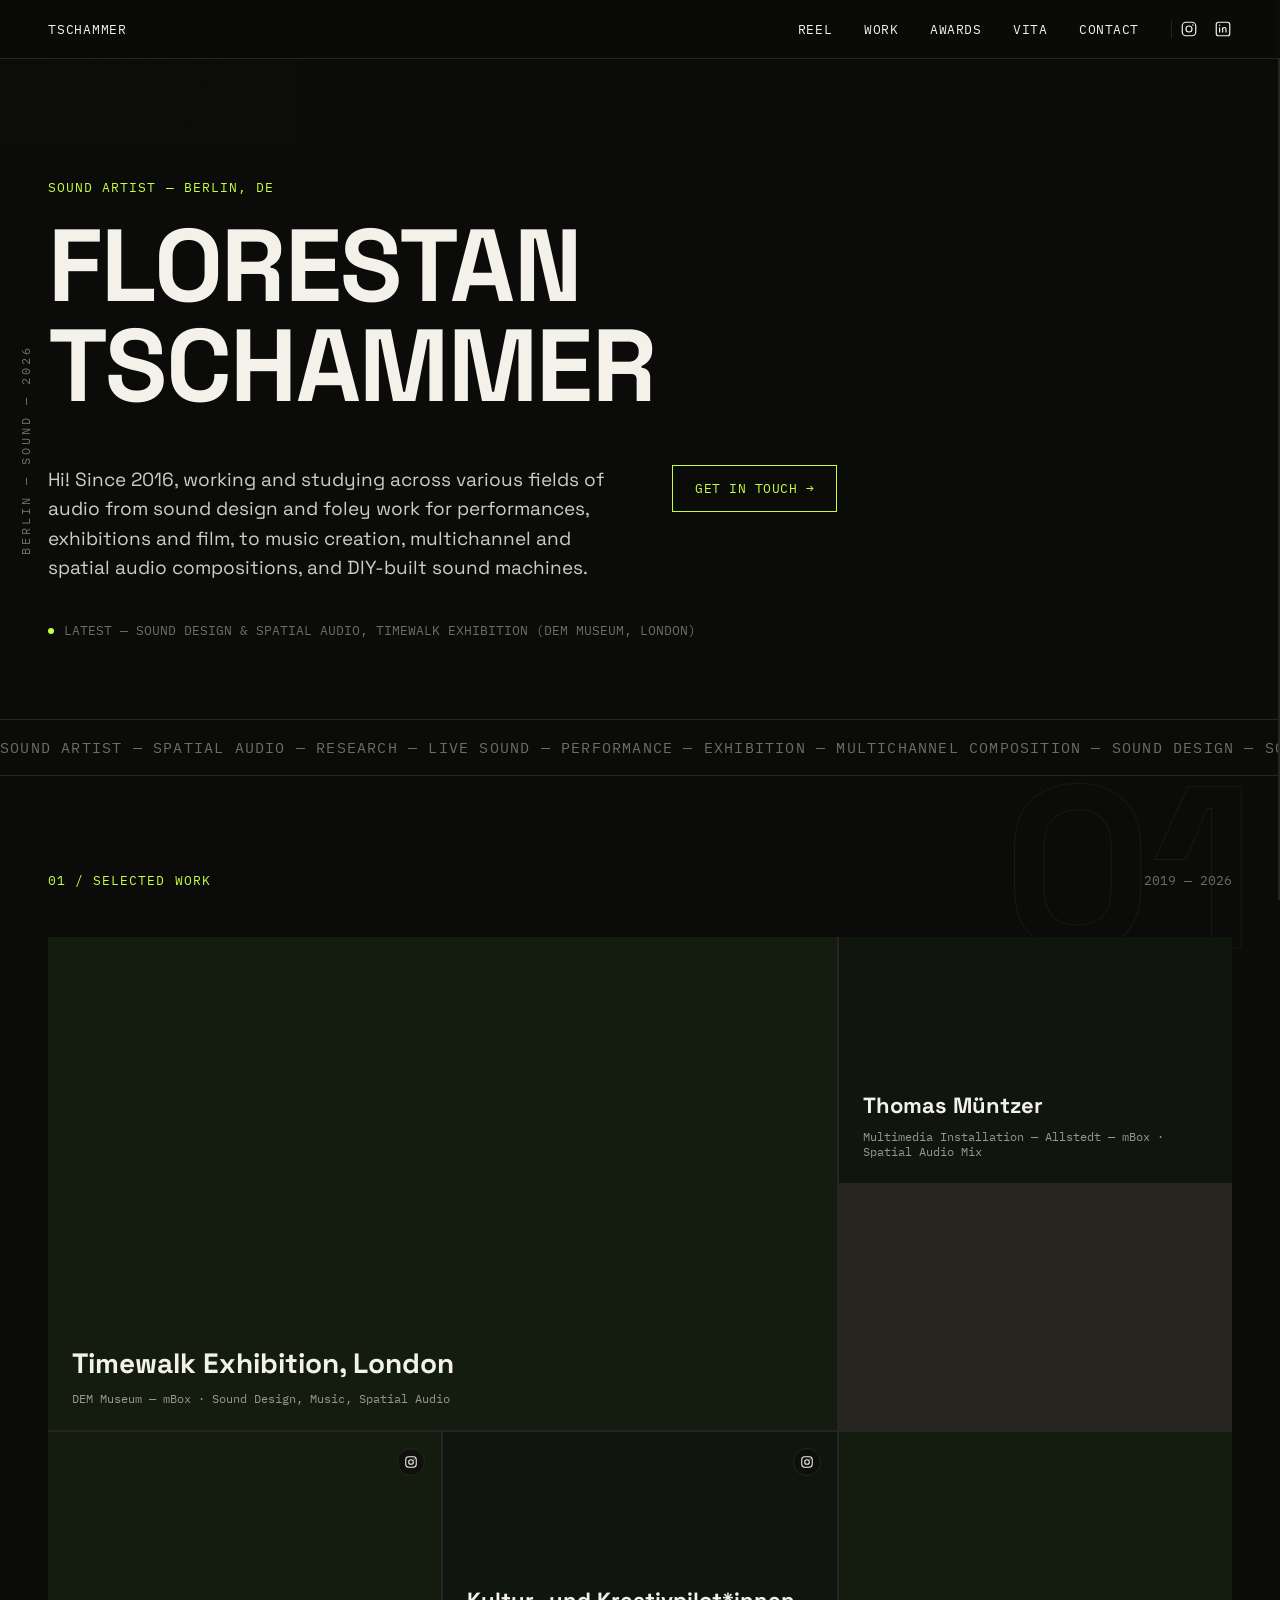
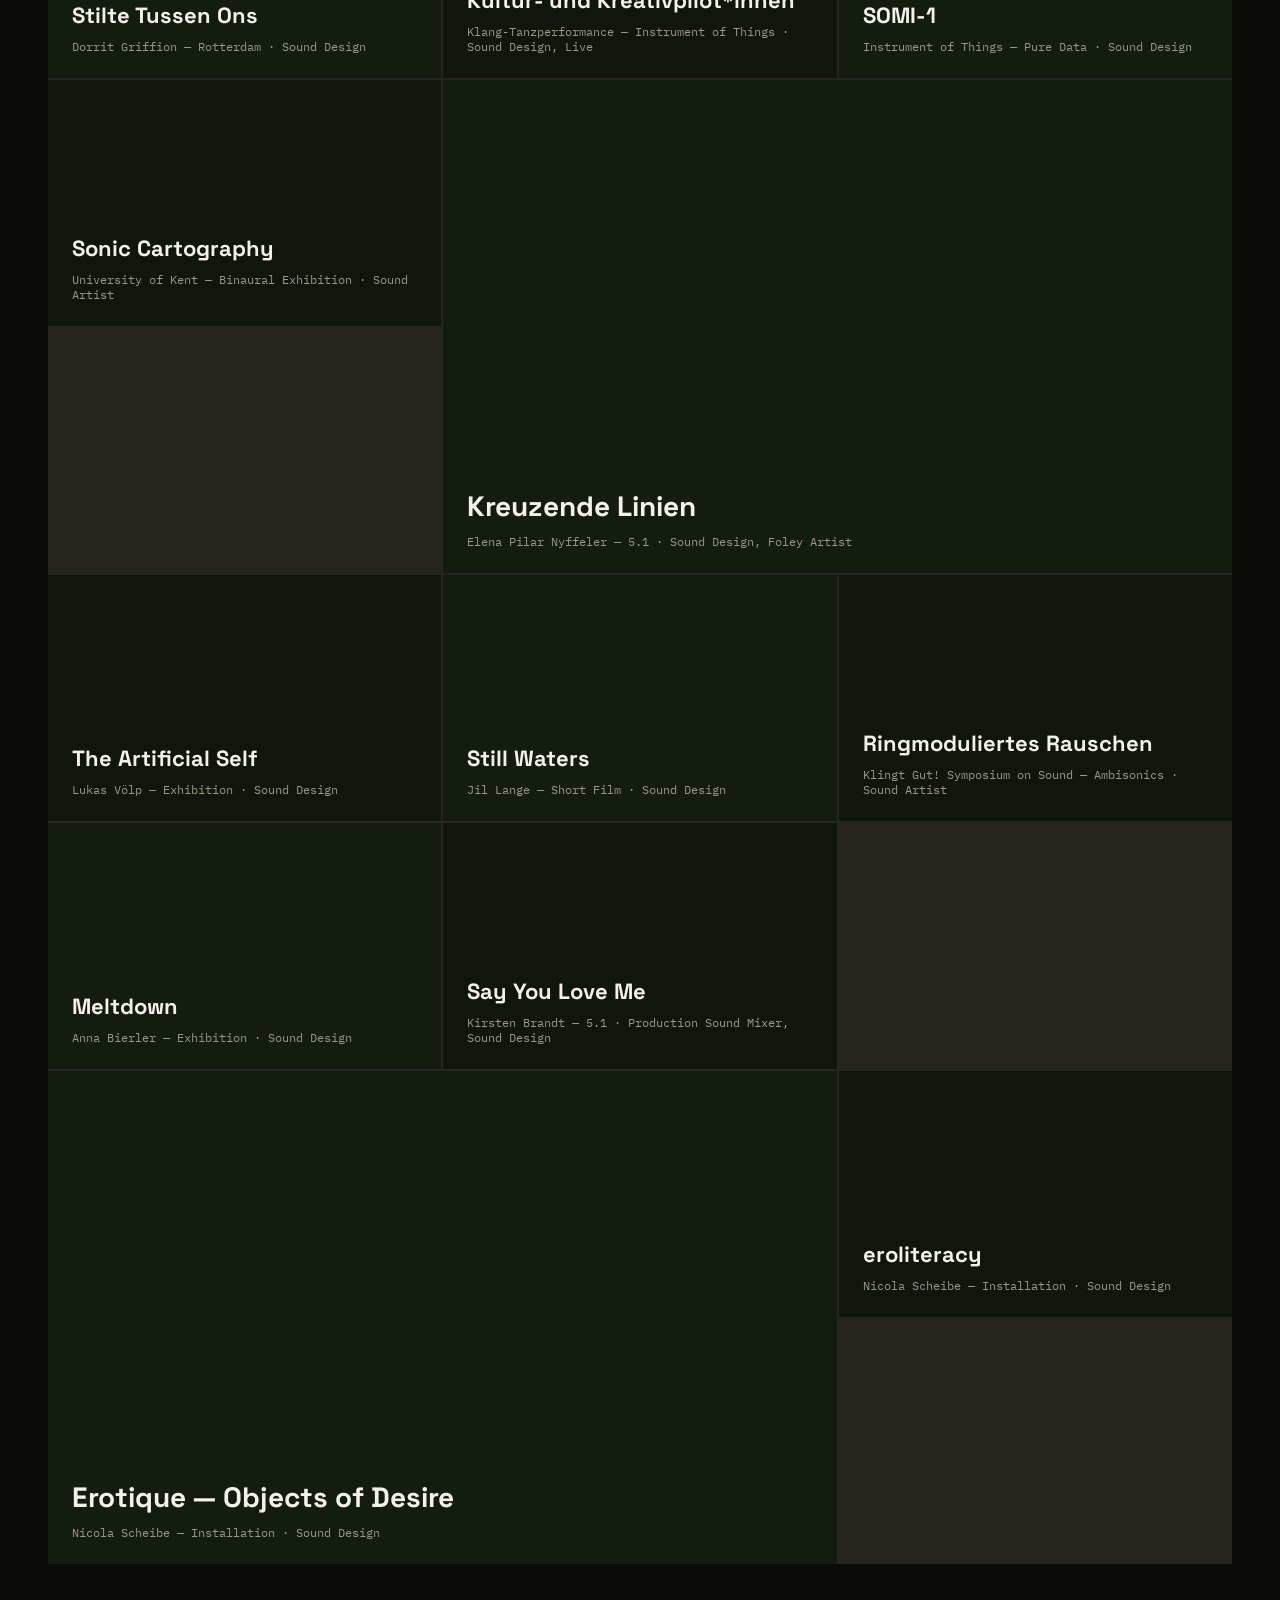
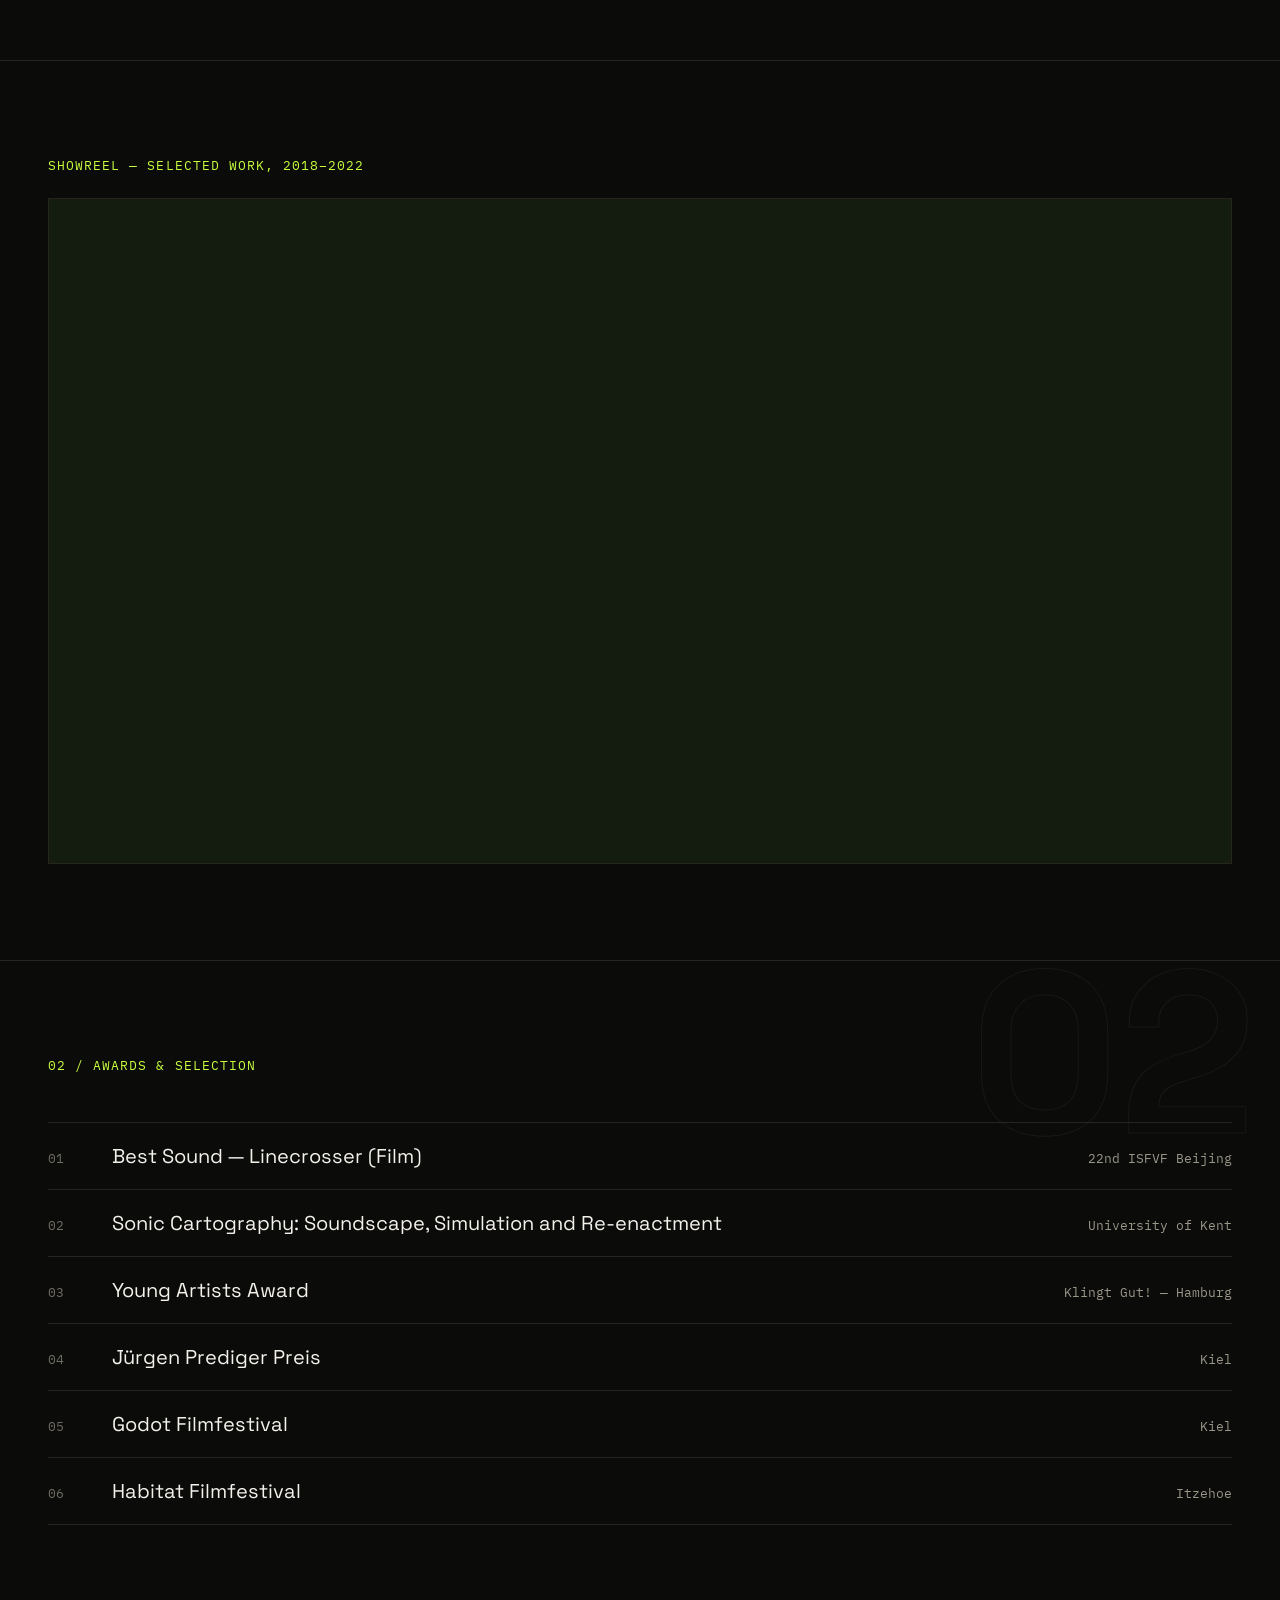
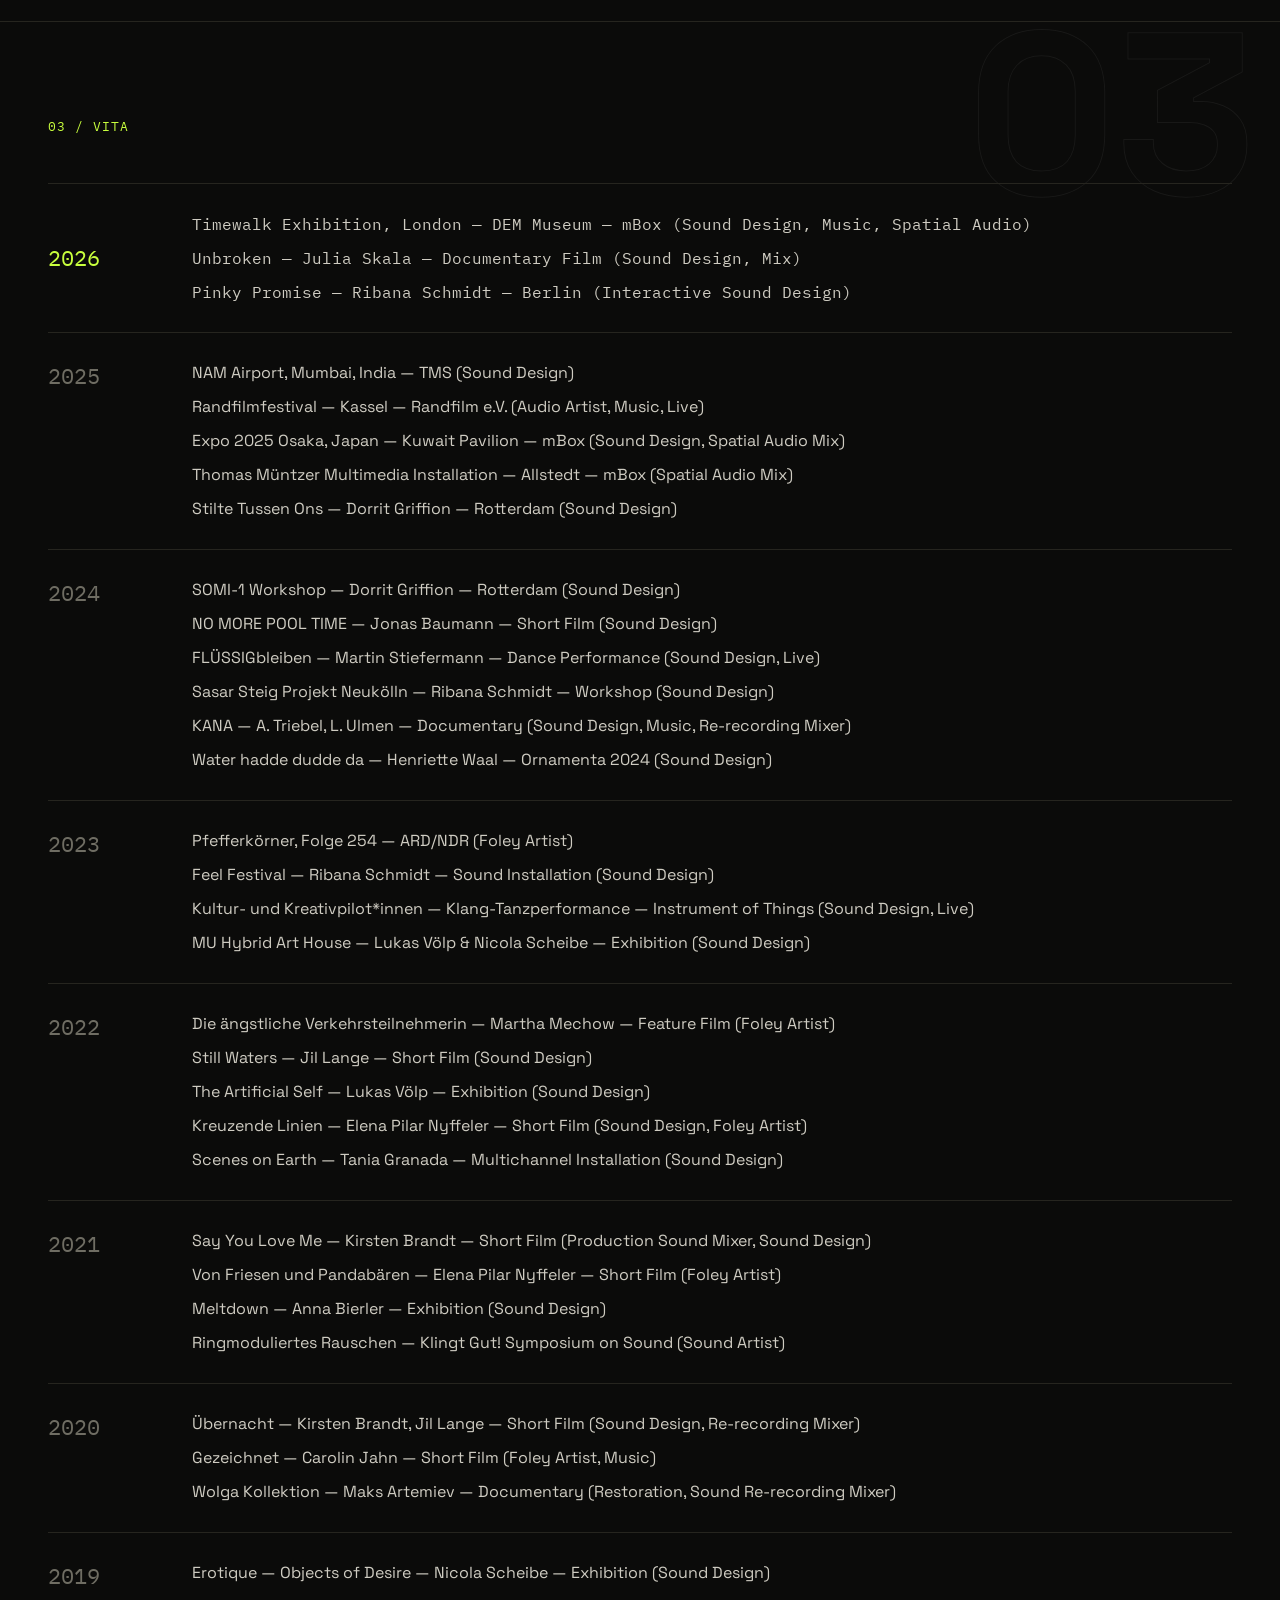
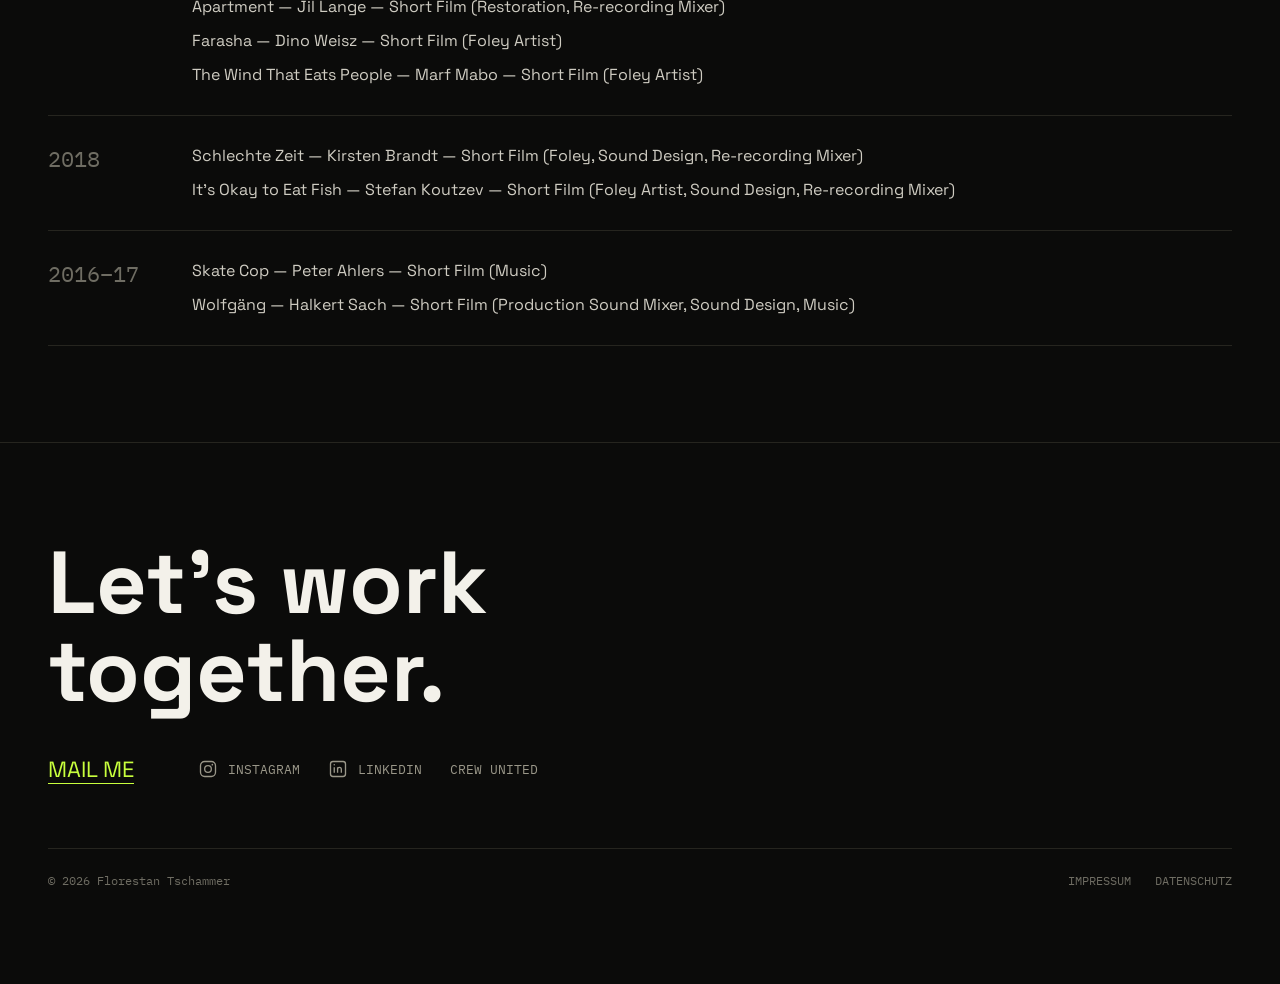
==== commit d9cf4d32: "Update index.html" ====
--- a/index.html
+++ b/index.html
@@ -318,7 +318,7 @@
 <section id="contact" class="contact" style="border-bottom: none;">
   <h2>Let's work<br>together.</h2>
   <div class="contact-row">
-    <a href="mailto:flo.v.tschammer@gmail.com" class="contact-email">flo.v.tschammer@gmail.com</a>
+    <a href="mailto:flo.v.tschammer@gmail.com" class="contact-email">MAIL ME</a>
     <div class="socials">
       <a href="https://www.instagram.com/flor.est.an/" target="_blank" rel="noopener">
         <svg width="20" height="20" viewBox="0 0 24 24" fill="none" stroke="currentColor" stroke-width="1.6"><rect x="3" y="3" width="18" height="18" rx="5"/><circle cx="12" cy="12" r="4"/><circle cx="17.2" cy="6.8" r="1" fill="currentColor" stroke="none"/></svg>
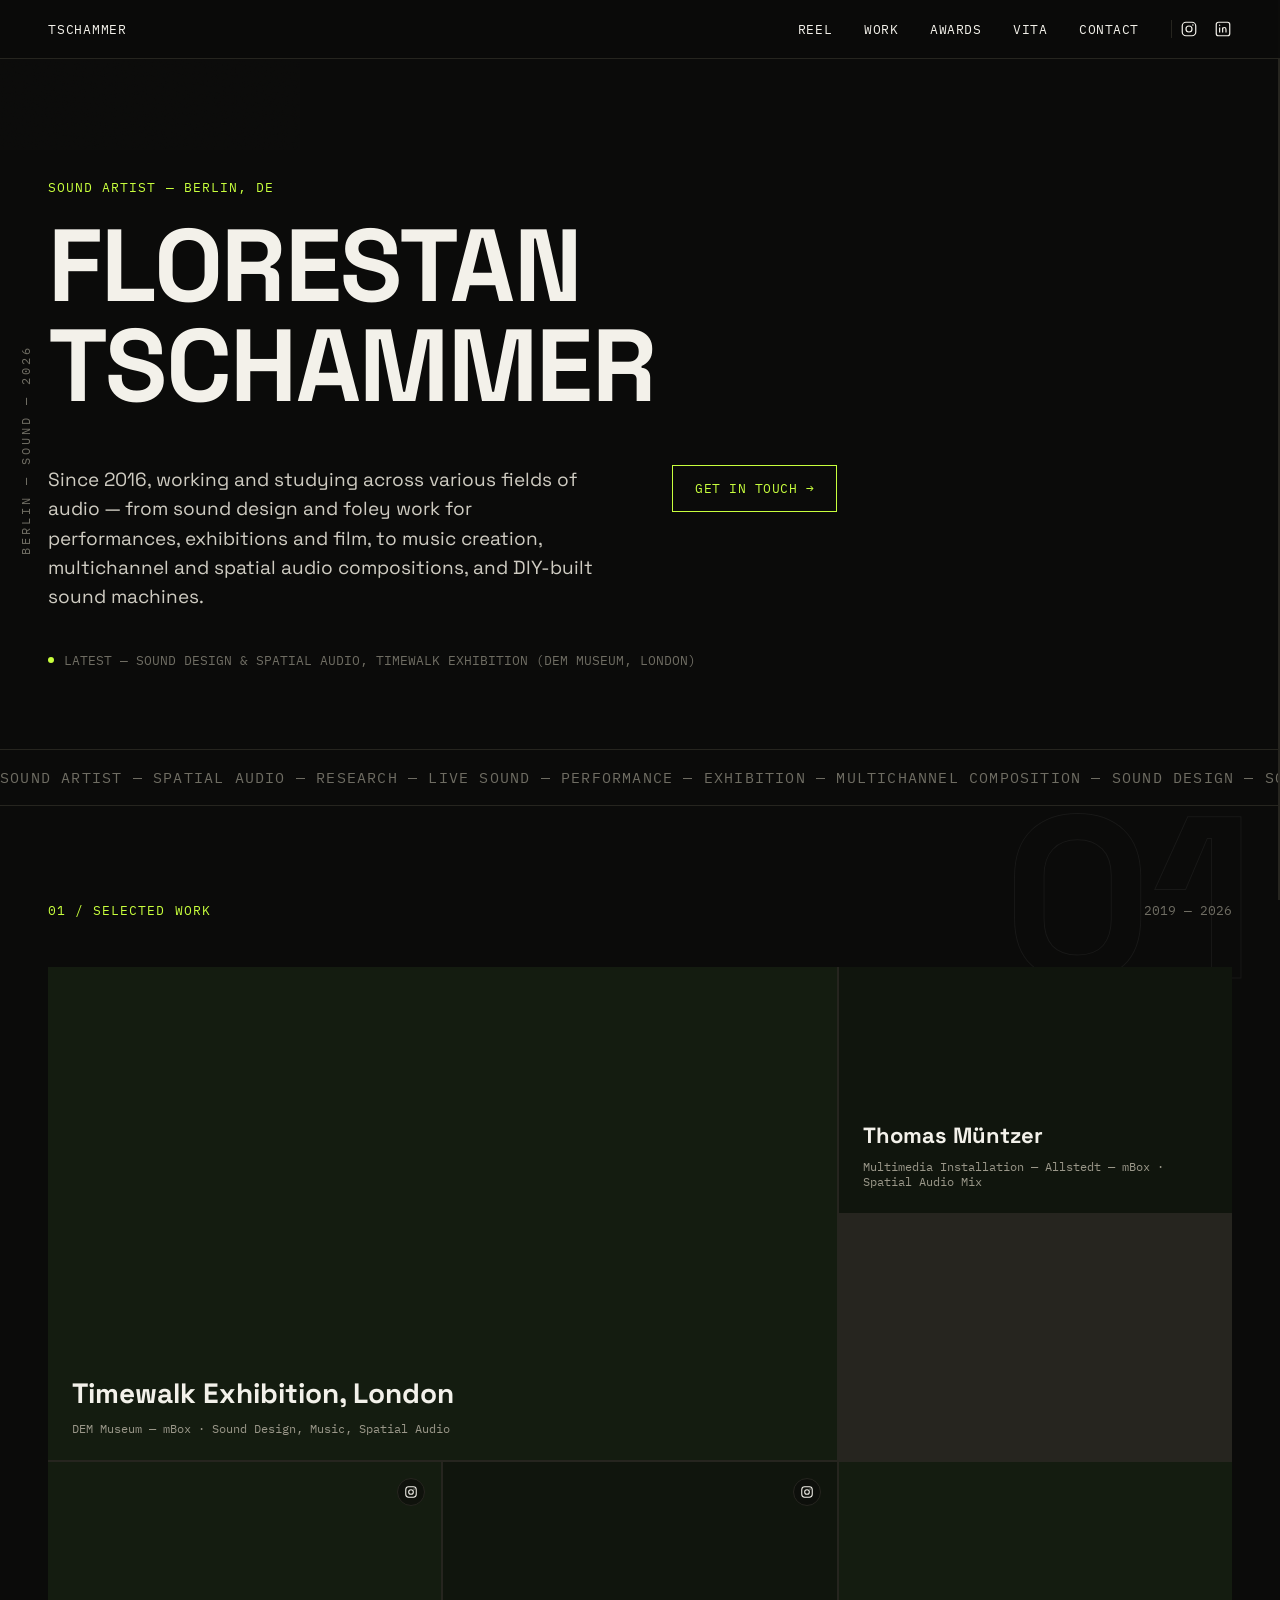
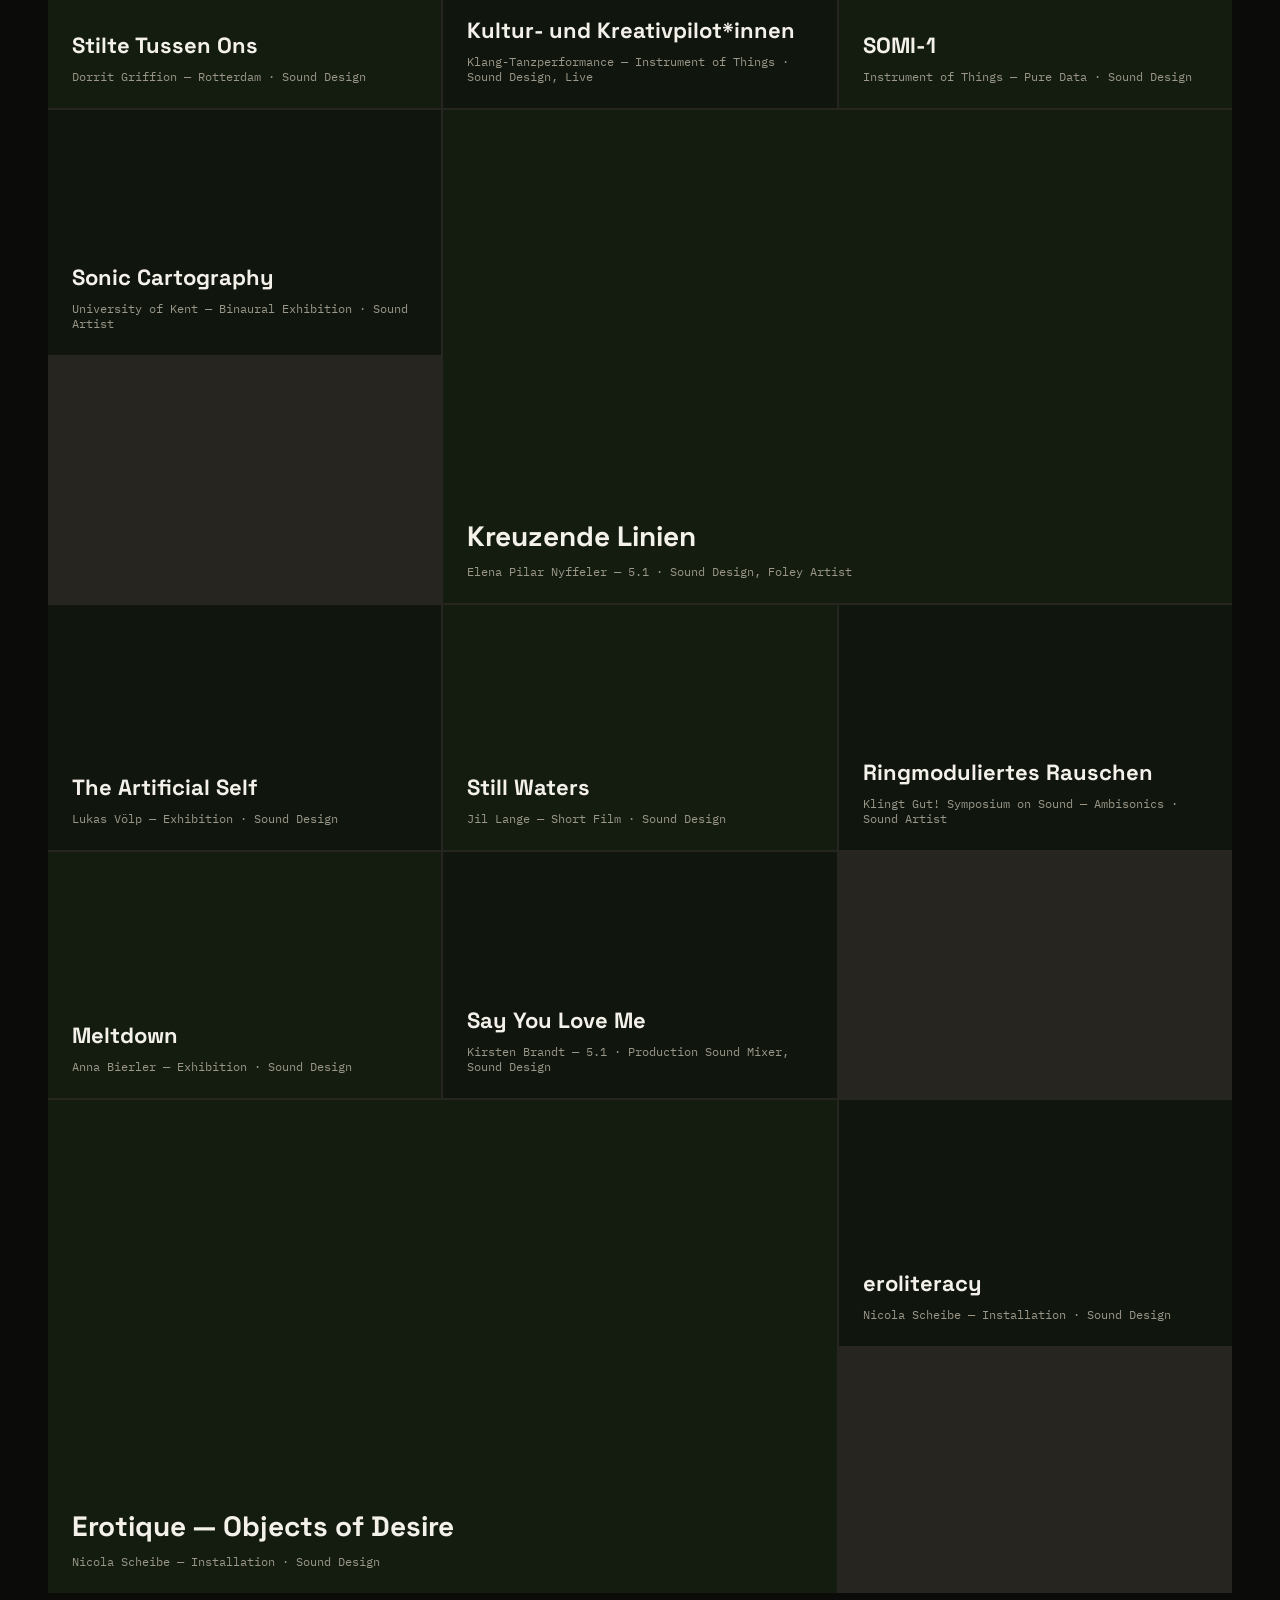
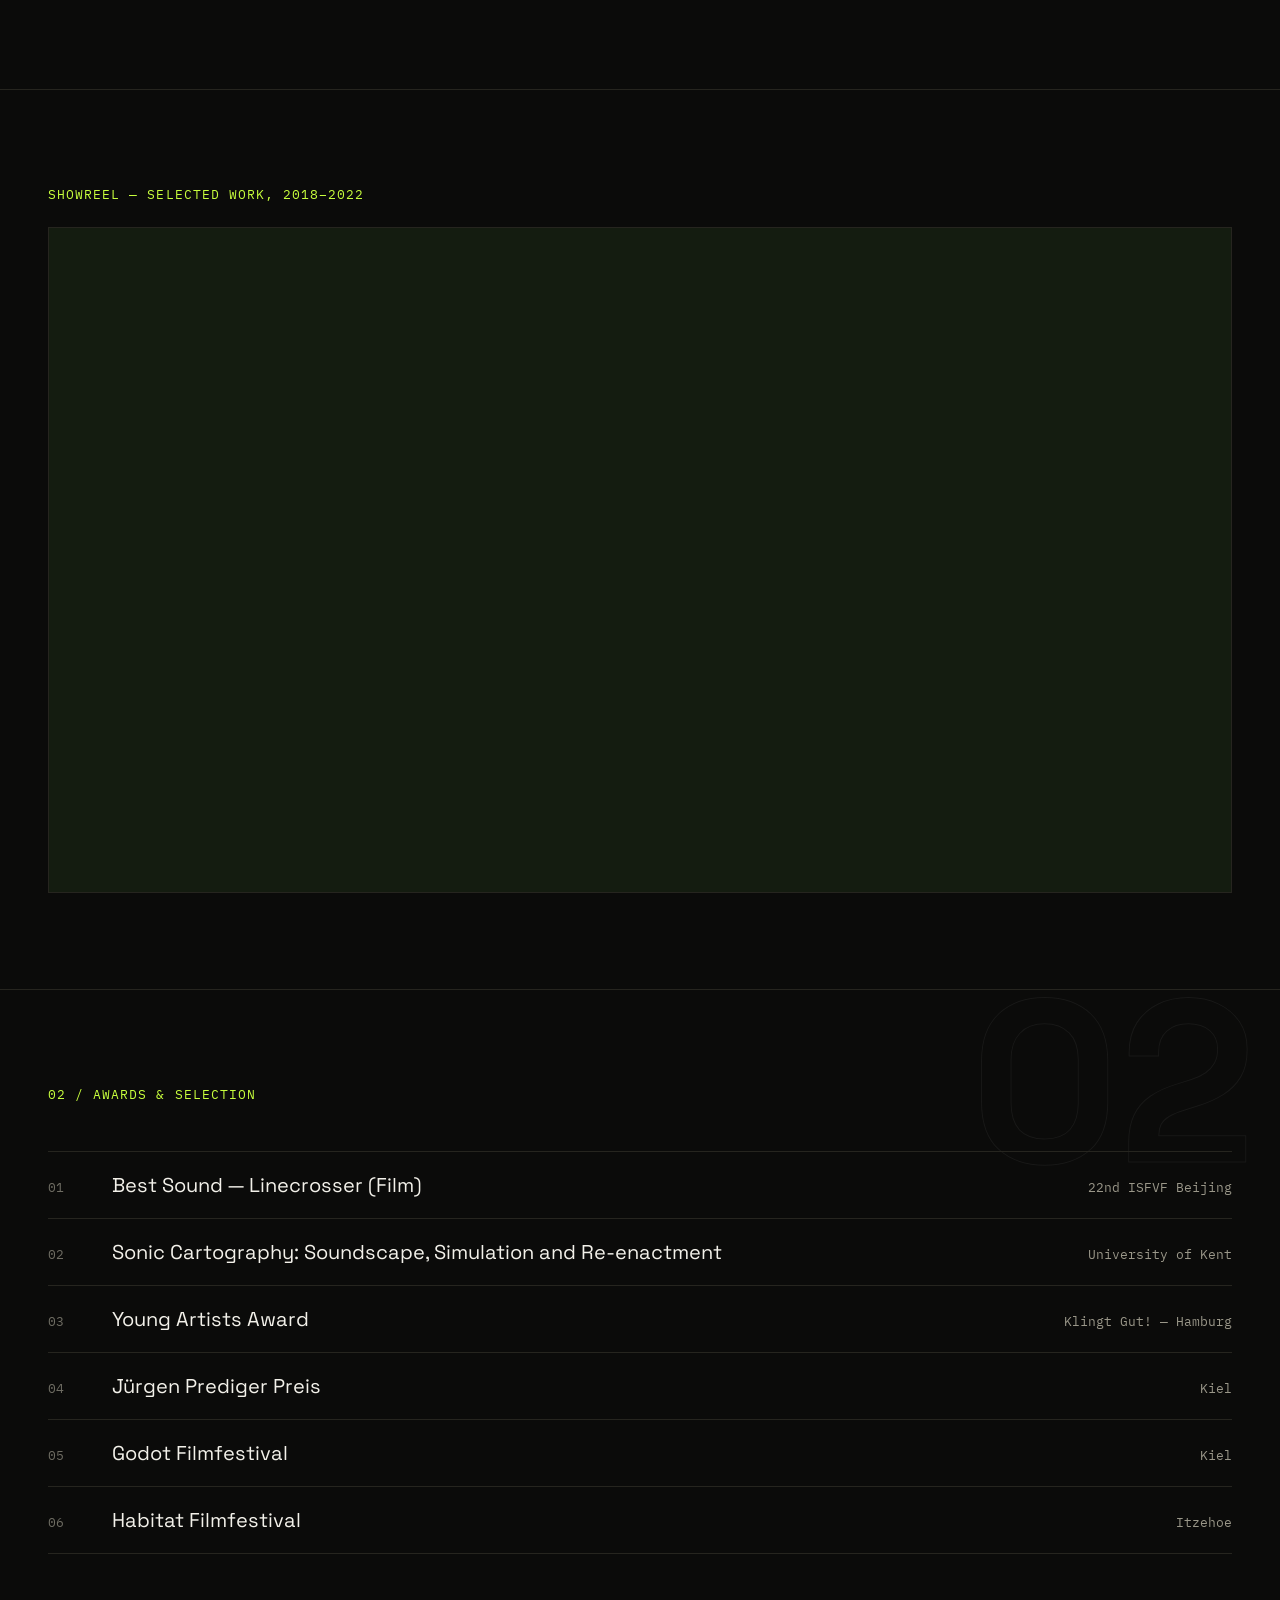
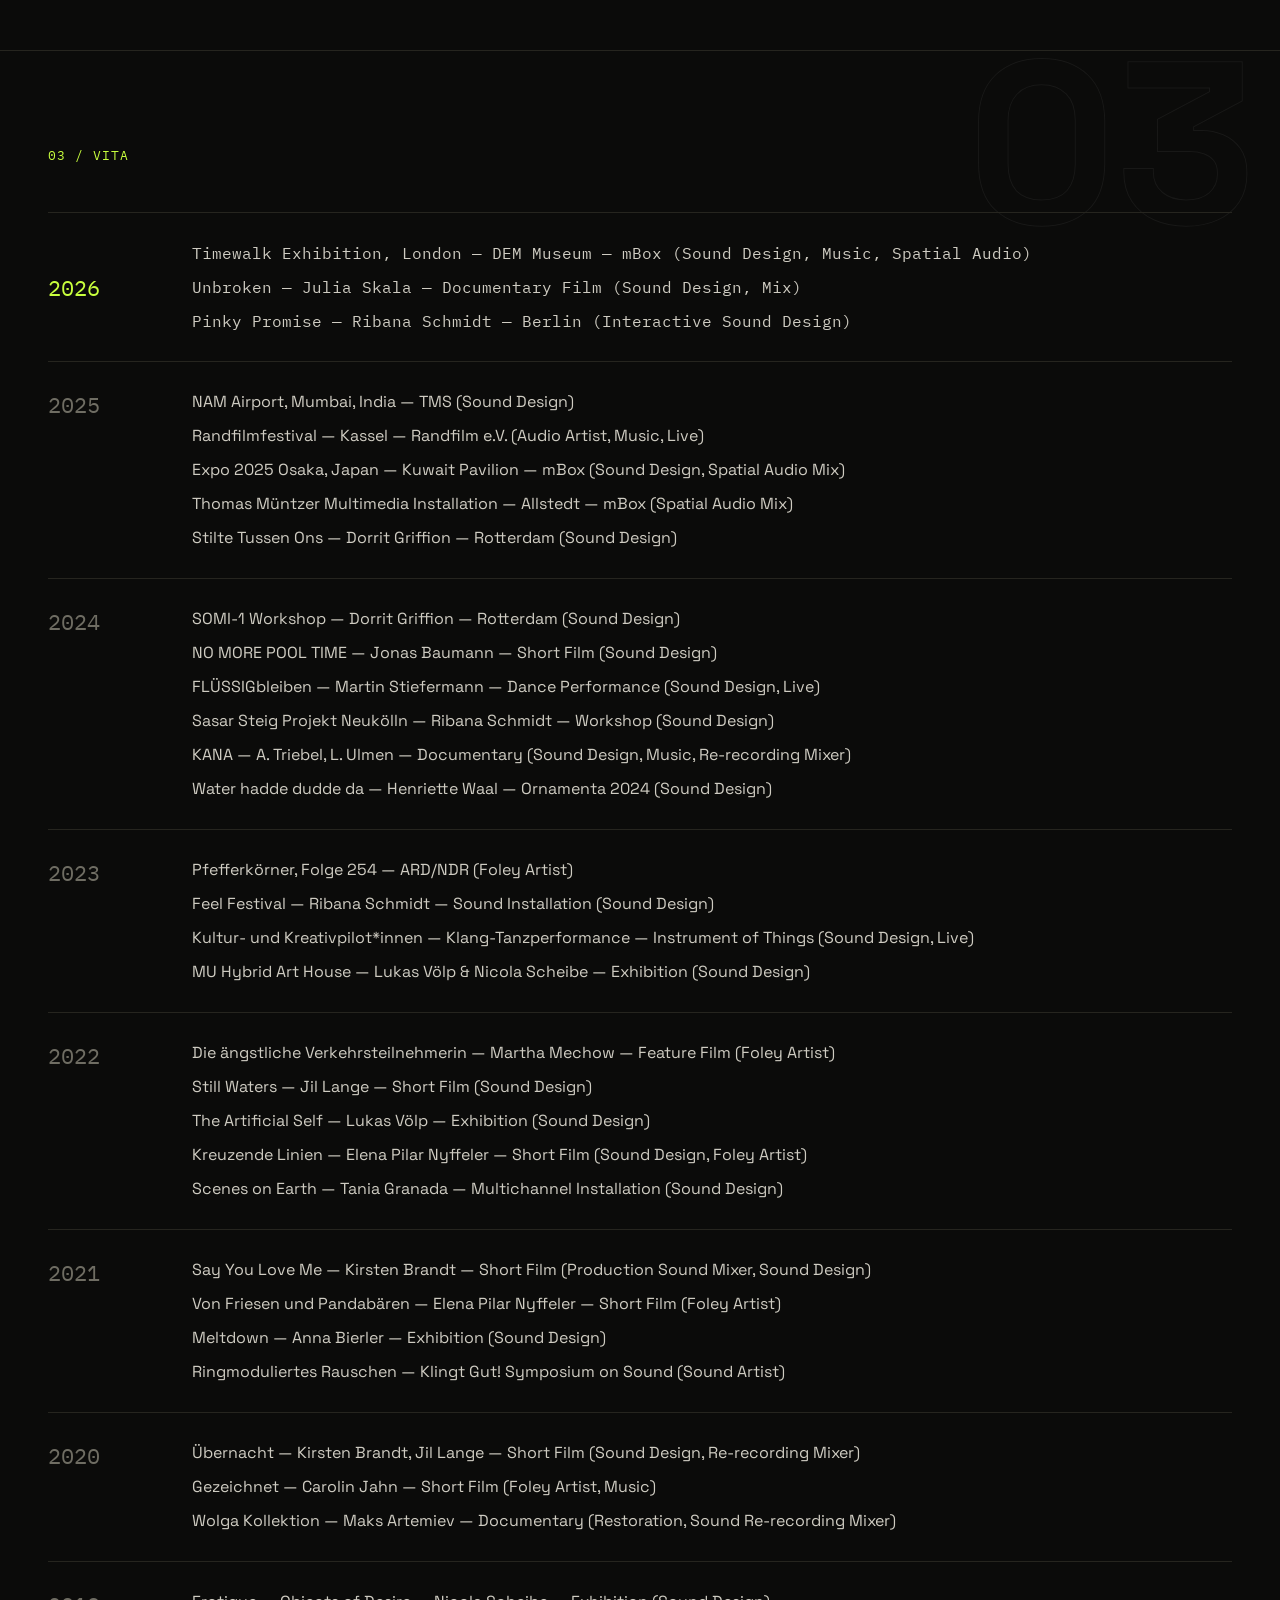
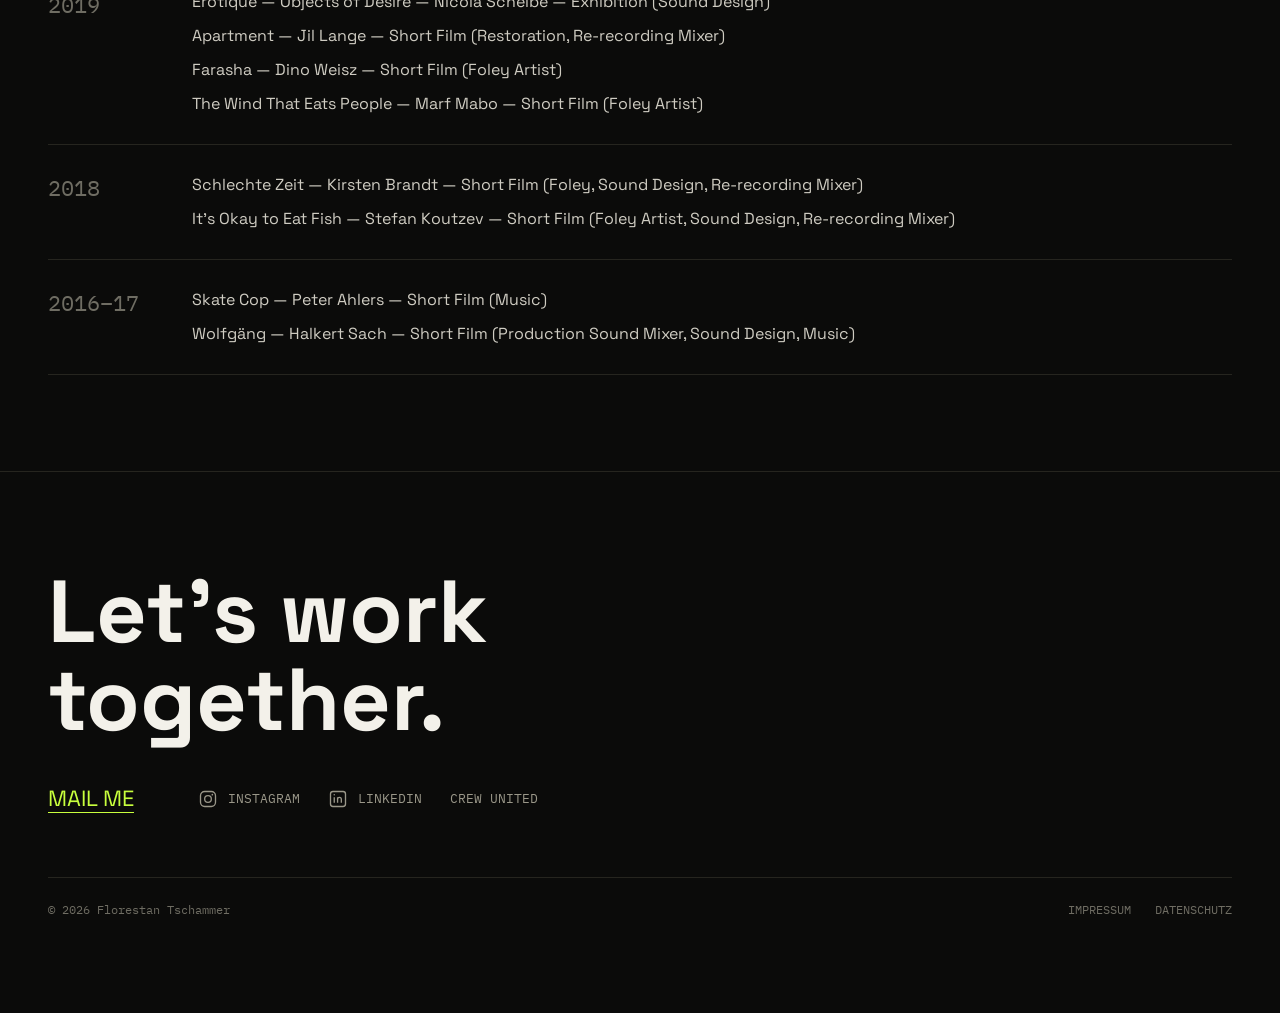
==== commit cb15ca65: "Add files via upload" ====
--- a/index.html
+++ b/index.html
@@ -42,7 +42,7 @@
   <div class="eyebrow">SOUND ARTIST — BERLIN, DE</div>
   <h1>FLORESTAN<br>TSCHAMMER</h1>
   <div class="hero-row">
-    <p>Hi! Since 2016, working and studying across various fields of audio from sound design and foley work for performances, exhibitions and film, to music creation, multichannel and spatial audio compositions, and DIY-built sound machines.</p>
+    <p>Since 2016, working and studying across various fields of audio — from sound design and foley work for performances, exhibitions and film, to music creation, multichannel and spatial audio compositions, and DIY-built sound machines.</p>
     <a href="#contact" class="btn">GET IN TOUCH →</a>
   </div>
   <div class="latest">
